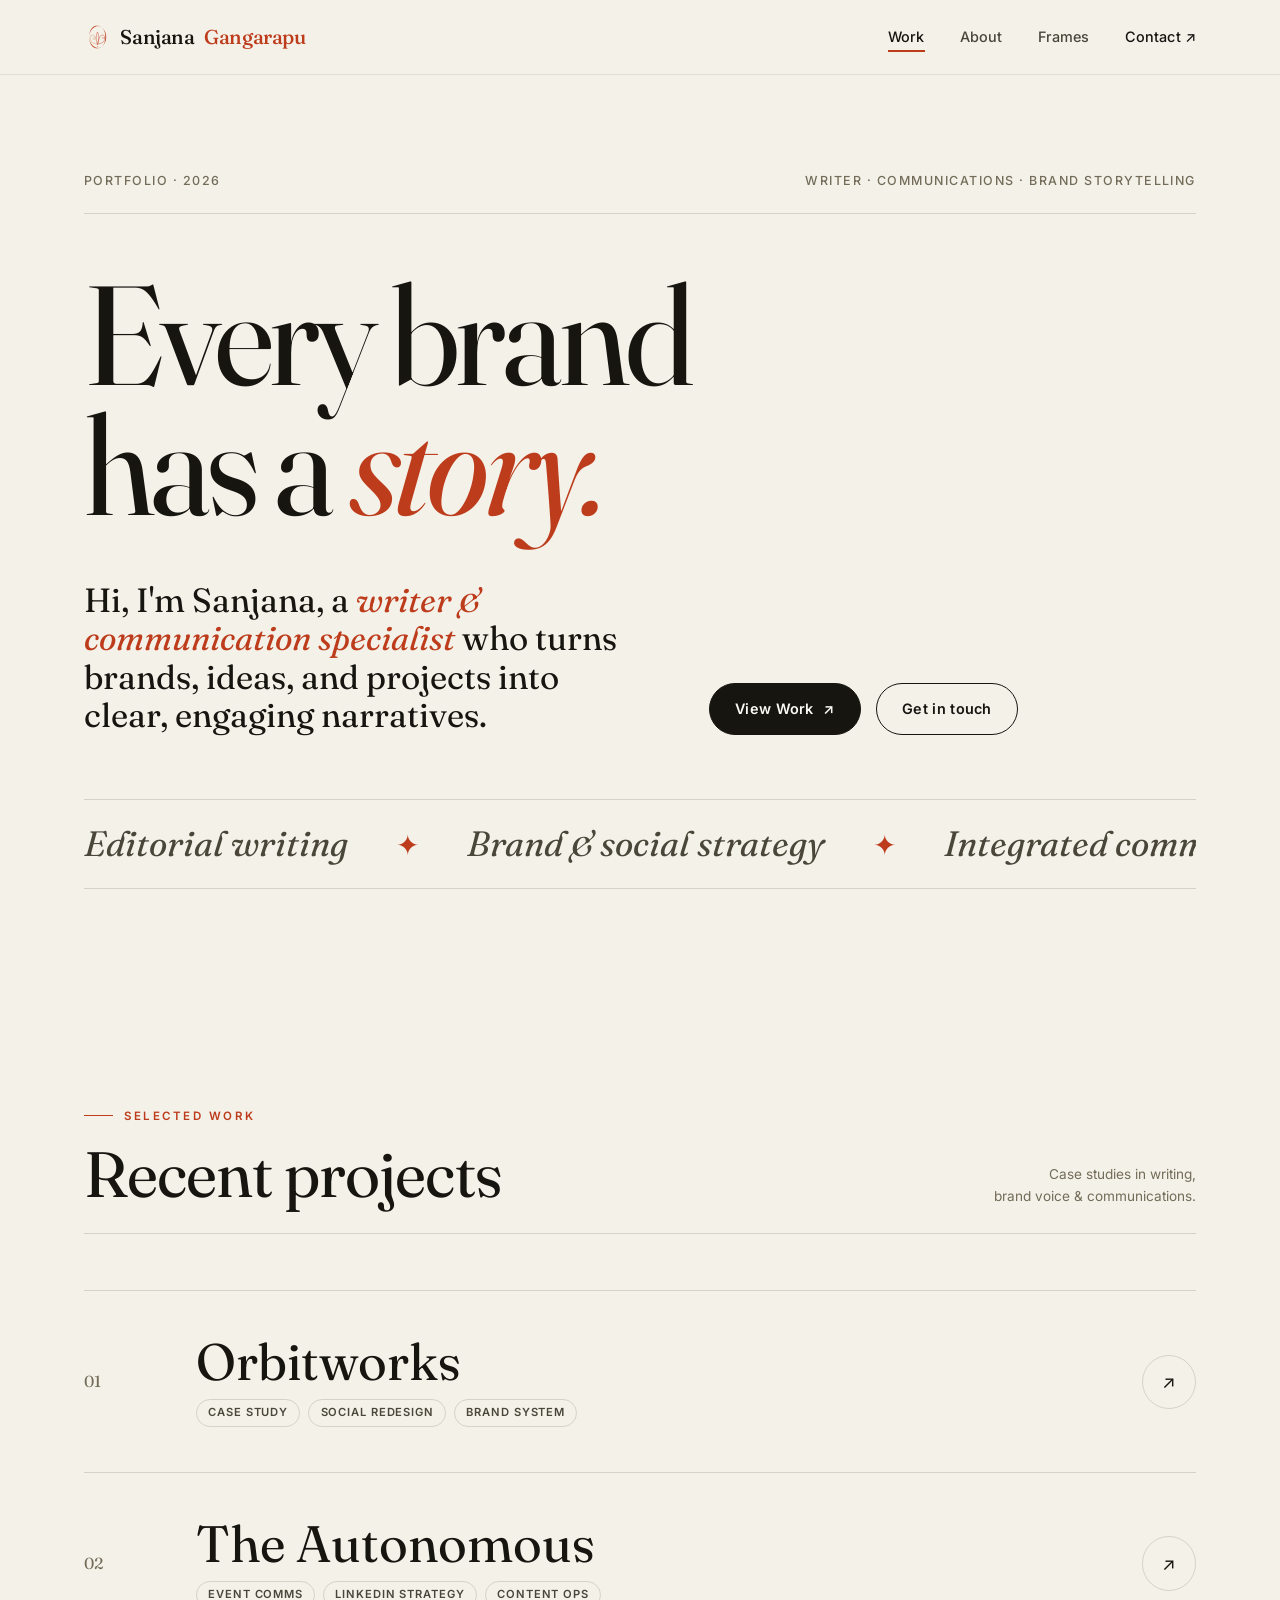
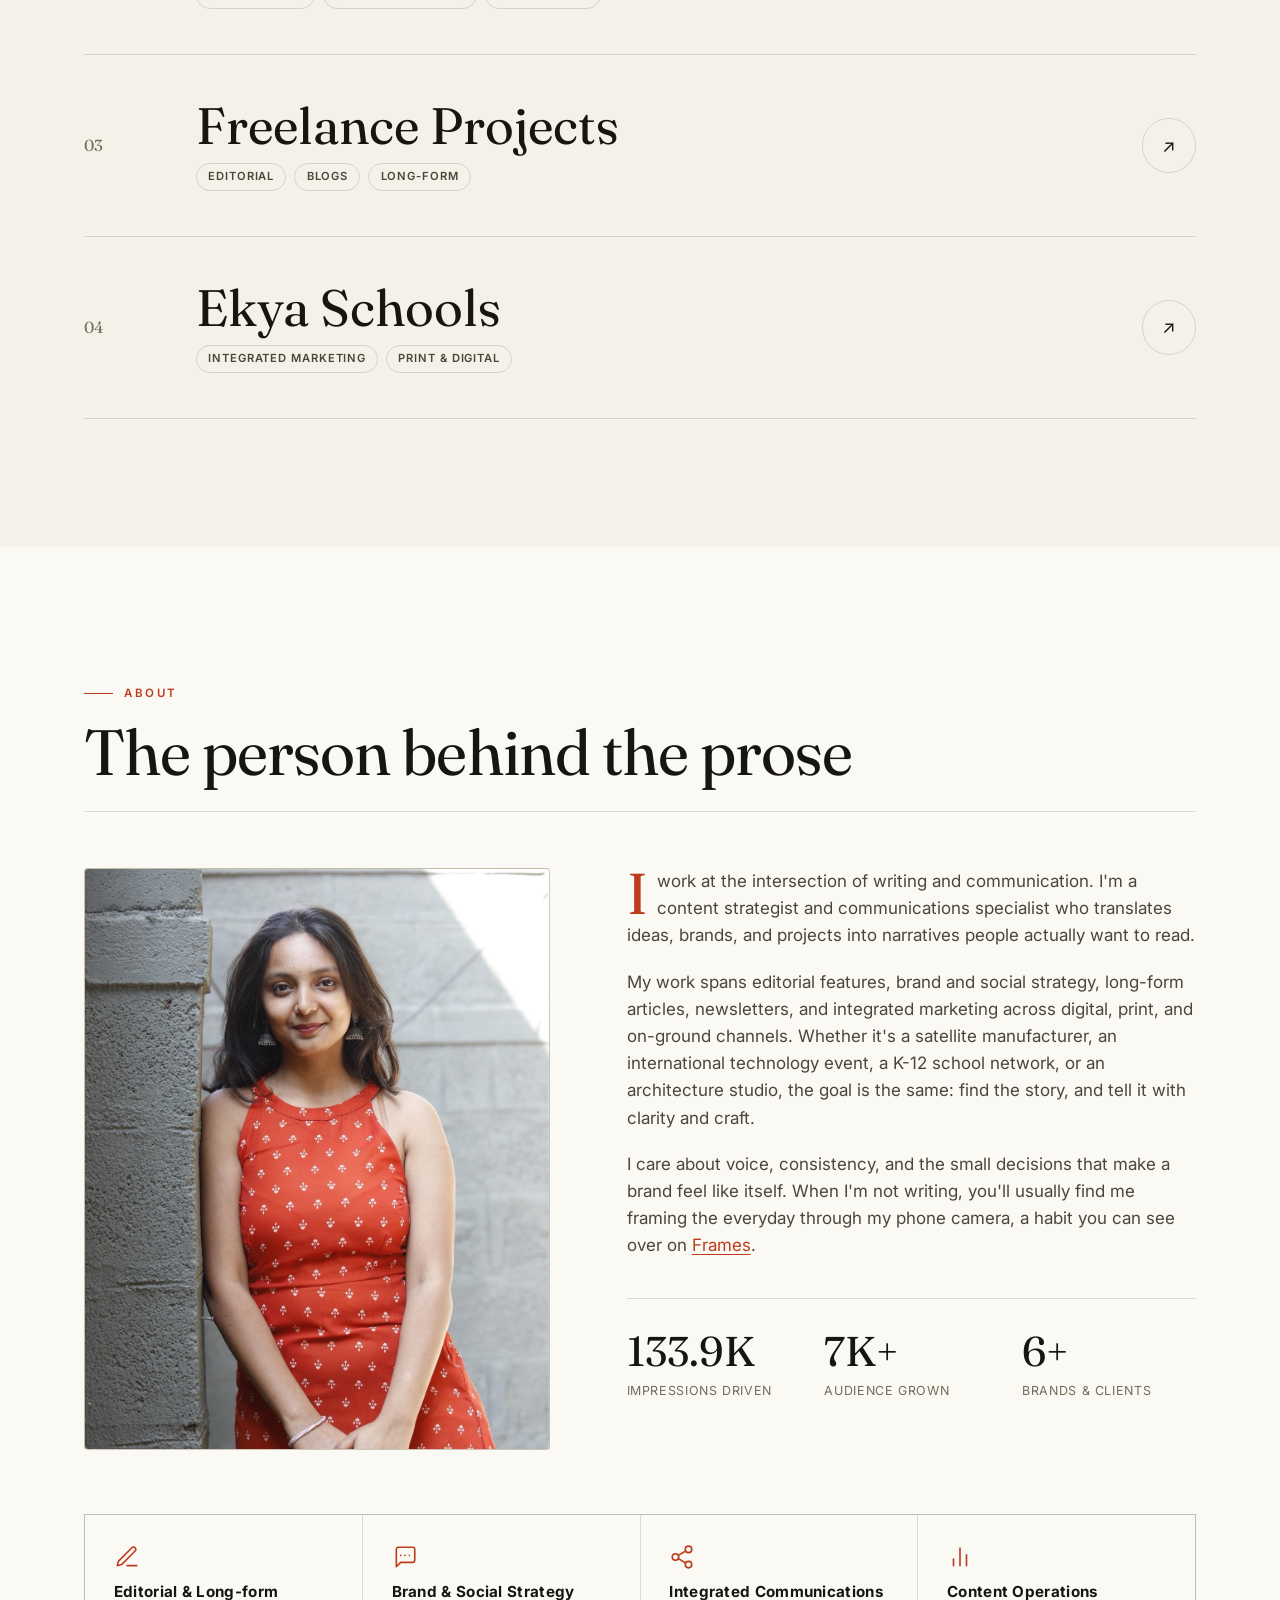
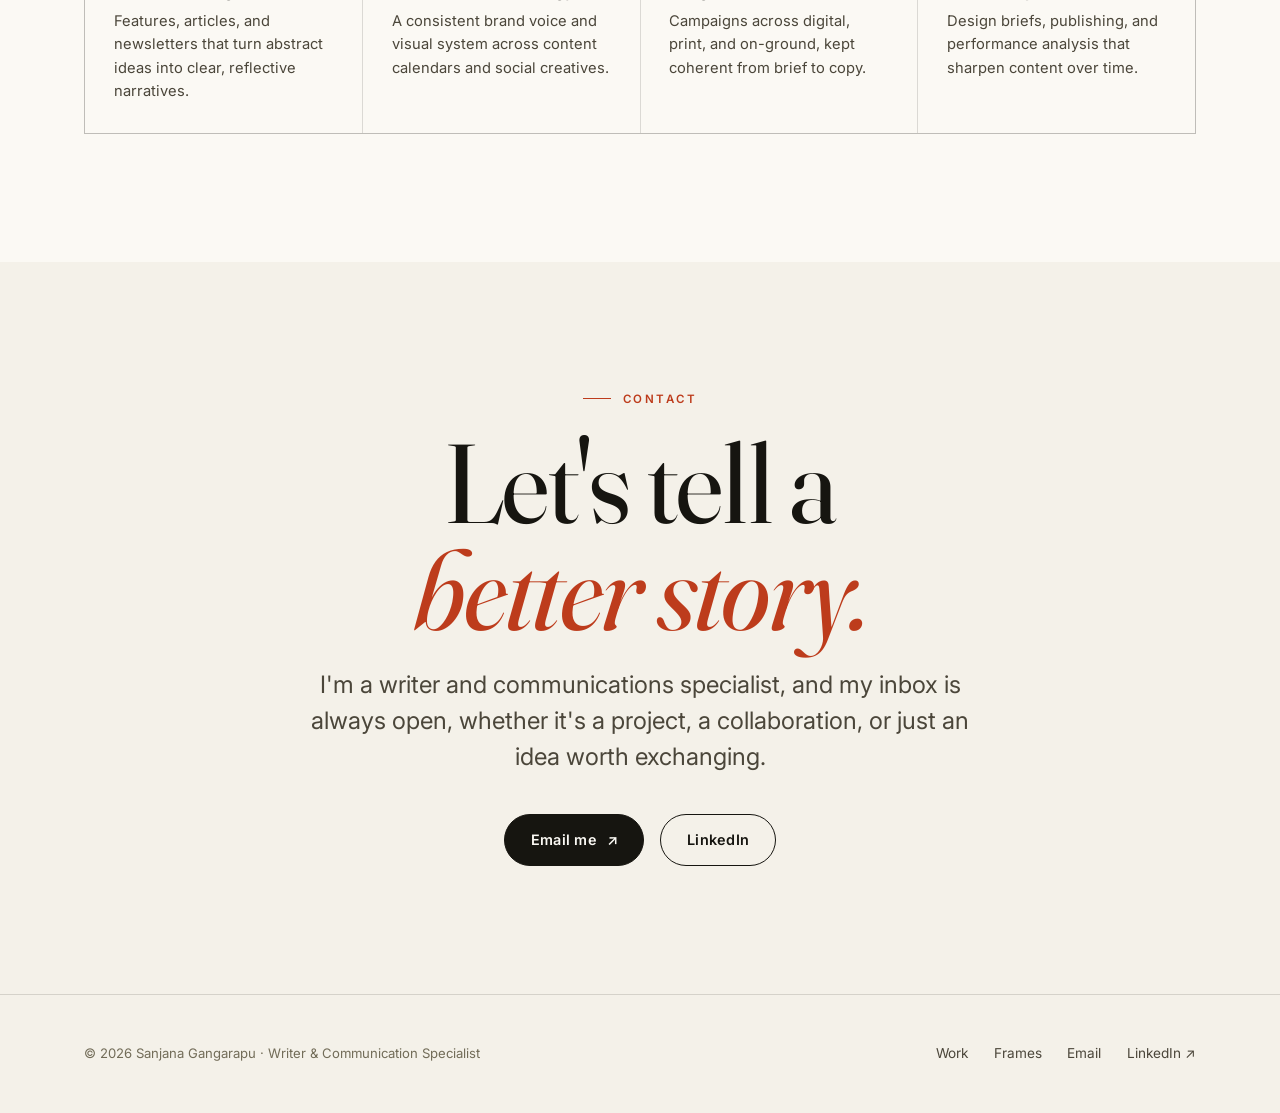
==== index.html @ f360f9e8 "Design/a11y pass (Impeccable audit): fix objective issues - Darken muted text token (--ink-faint) to" ====
<!DOCTYPE html>
<html lang="en">
<head>
  <meta charset="UTF-8" />
  <meta name="viewport" content="width=device-width, initial-scale=1.0" />
  <title>Sanjana Gangarapu · Writer &amp; Communication Specialist</title>
  <meta name="description" content="Sanjana Gangarapu is a writer and communication specialist who turns brands, ideas, and projects into clear, engaging narratives across editorial, social, and integrated marketing." />
  <link rel="canonical" href="https://sanjanagangarapu.com/" />
  <meta property="og:type" content="website" />
  <meta property="og:site_name" content="Sanjana Gangarapu" />
  <meta property="og:title" content="Sanjana Gangarapu · Writer &amp; Communication Specialist" />
  <meta property="og:description" content="Sanjana Gangarapu is a writer and communication specialist who turns brands, ideas, and projects into clear, engaging narratives across editorial, social, and integrated marketing." />
  <meta property="og:url" content="https://sanjanagangarapu.com/" />
  <meta property="og:image" content="https://sanjanagangarapu.com/assets/og-cover.jpg" />
  <meta property="og:image:width" content="1200" />
  <meta property="og:image:height" content="630" />
  <meta name="twitter:card" content="summary_large_image" />
  <meta name="twitter:title" content="Sanjana Gangarapu · Writer &amp; Communication Specialist" />
  <meta name="twitter:description" content="Sanjana Gangarapu is a writer and communication specialist who turns brands, ideas, and projects into clear, engaging narratives across editorial, social, and integrated marketing." />
  <meta name="twitter:image" content="https://sanjanagangarapu.com/assets/og-cover.jpg" />
  <meta name="author" content="Sanjana Gangarapu" />
  <link rel="preconnect" href="https://fonts.googleapis.com" />
  <link rel="preconnect" href="https://fonts.gstatic.com" crossorigin />
  <link href="https://fonts.googleapis.com/css2?family=Fraunces:ital,opsz,wght@0,9..144,300..600;1,9..144,300..600&family=Inter:wght@400;500;600;700&display=swap" rel="stylesheet" />
  <link rel="icon" type="image/png" sizes="32x32" href="/favicon-32.png" />
  <link rel="icon" type="image/png" sizes="16x16" href="/favicon-16.png" />
  <link rel="apple-touch-icon" sizes="180x180" href="/apple-touch-icon.png" />
  <link rel="stylesheet" href="css/style.css" />
</head>
<body>

  <!-- ============ Header ============ -->
  <header class="site-header">
    <nav class="nav wrap" aria-label="Primary">
      <a href="index.html" class="brand"><img class="brand-mark" src="assets/logo.svg" alt="" aria-hidden="true" />Sanjana <b>Gangarapu</b></a>
      <button class="nav-toggle" aria-label="Menu" aria-expanded="false"><span></span><span></span></button>
      <ul class="nav-links">
        <li><a href="index.html#work" class="active">Work</a></li>
        <li><a href="index.html#about">About</a></li>
        <li><a href="frames.html">Frames</a></li>
        <li><a href="index.html#contact" class="nav-cta">Contact&nbsp;↗</a></li>
      </ul>
    </nav>
  </header>

  <main>
    <!-- ============ Hero ============ -->
    <section class="hero wrap">
      <div class="kicker">
        <span>Portfolio · 2026</span>
        <span>Writer · Communications · Brand Storytelling</span>
      </div>

      <h1 class="hero-title">Every brand<br />has a <span class="em">story.</span></h1>

      <div class="hero-sub">
        <p class="role" data-reveal>
          Hi, I'm Sanjana, a <em>writer &amp; communication specialist</em> who turns
          brands, ideas, and projects into clear, engaging narratives.
        </p>
        <div data-reveal>
          <div class="hero-actions">
            <a href="index.html#work" class="btn">View Work <span class="arrow">↗</span></a>
            <a href="index.html#contact" class="btn btn--ghost">Get in touch</a>
          </div>
        </div>
      </div>

      <div class="marquee" aria-hidden="true">
        <div class="marquee-track">
          <span>Editorial writing</span><span>Brand &amp; social strategy</span><span>Integrated communications</span><span>Long-form storytelling</span>
          <span>Editorial writing</span><span>Brand &amp; social strategy</span><span>Integrated communications</span><span>Long-form storytelling</span>
        </div>
      </div>
    </section>

    <!-- ============ Selected Work ============ -->
    <section class="section wrap" id="work">
      <div class="section-head">
        <div>
          <span class="eyebrow">Selected Work</span>
          <h2 style="margin-top:1rem;">Recent projects</h2>
        </div>
        <p class="meta">Case studies in writing,<br />brand voice &amp; communications.</p>
      </div>

      <div class="work-list">
        <a class="work-item" href="work/orbitworks.html" data-reveal>
          <span class="num">01</span>
          <span>
            <span class="title">Orbitworks</span>
            <span class="tags"><span class="tag">Case Study</span><span class="tag">Social Redesign</span><span class="tag">Brand System</span></span>
          </span>
          <span class="go" aria-hidden="true">↗</span>
        </a>

        <a class="work-item" href="work/the-autonomous.html" data-reveal>
          <span class="num">02</span>
          <span>
            <span class="title">The Autonomous</span>
            <span class="tags"><span class="tag">Event Comms</span><span class="tag">LinkedIn Strategy</span><span class="tag">Content Ops</span></span>
          </span>
          <span class="go" aria-hidden="true">↗</span>
        </a>

        <a class="work-item" href="work/freelance-projects.html" data-reveal>
          <span class="num">03</span>
          <span>
            <span class="title">Freelance Projects</span>
            <span class="tags"><span class="tag">Editorial</span><span class="tag">Blogs</span><span class="tag">Long-form</span></span>
          </span>
          <span class="go" aria-hidden="true">↗</span>
        </a>

        <a class="work-item" href="work/ekya-schools.html" data-reveal>
          <span class="num">04</span>
          <span>
            <span class="title">Ekya Schools</span>
            <span class="tags"><span class="tag">Integrated Marketing</span><span class="tag">Print &amp; Digital</span></span>
          </span>
          <span class="go" aria-hidden="true">↗</span>
        </a>
      </div>
    </section>

    <!-- ============ About ============ -->
    <section class="section about" id="about">
      <div class="wrap">
        <div class="section-head">
          <div>
            <span class="eyebrow">About</span>
            <h2 style="margin-top:1rem;">The person behind the prose</h2>
          </div>
        </div>

        <div class="about-grid">
          <div class="about-portrait" data-reveal>
            <img src="assets/images/portrait.jpg" alt="Portrait of Sanjana Gangarapu" />
          </div>

          <div class="about-body" data-reveal>
            <p>
              <span class="drop">I</span> work at the intersection of writing and communication. I'm a content strategist and communications specialist who translates ideas, brands, and
              projects into narratives people actually want to read.
            </p>
            <p>
              My work spans editorial features, brand and social strategy, long-form articles,
              newsletters, and integrated marketing across digital, print, and on-ground channels.
              Whether it's a satellite manufacturer, an international technology event, a K-12 school
              network, or an architecture studio, the goal is the same: find the story, and tell it
              with clarity and craft.
            </p>
            <p>
              I care about voice, consistency, and the small decisions that make a brand feel like
              itself. When I'm not writing, you'll usually find me framing the everyday through my
              phone camera, a habit you can see over on <a href="frames.html" class="prose" style="color:var(--accent);text-decoration:underline;text-underline-offset:3px;">Frames</a>.
            </p>

            <div class="stats">
              <div class="stat"><div class="n">133.9K</div><div class="l">Impressions driven</div></div>
              <div class="stat"><div class="n">7K+</div><div class="l">Audience grown</div></div>
              <div class="stat"><div class="n">6+</div><div class="l">Brands &amp; clients</div></div>
            </div>
          </div>
        </div>

        <!-- Capabilities -->
        <div class="caps" data-reveal>
          <div class="cap">
            <span class="i" aria-hidden="true">
              <svg viewBox="0 0 24 24" fill="none" stroke="currentColor" stroke-width="1.5" stroke-linecap="round" stroke-linejoin="round">
                <path d="M12 20h9"/>
                <path d="M16.5 3.5a2.121 2.121 0 0 1 3 3L7 19l-4 1 1-4 12.5-12.5z"/>
              </svg>
            </span>
            <h3>Editorial &amp; Long-form</h3>
            <p>Features, articles, and newsletters that turn abstract ideas into clear, reflective narratives.</p>
          </div>
          <div class="cap">
            <span class="i" aria-hidden="true">
              <svg viewBox="0 0 24 24" fill="none" stroke="currentColor" stroke-width="1.5" stroke-linecap="round" stroke-linejoin="round">
                <path d="M21 15a2 2 0 0 1-2 2H8l-4 4V5a2 2 0 0 1 2-2h13a2 2 0 0 1 2 2z"/>
                <line x1="8" y1="10.5" x2="8" y2="10.5"/>
                <line x1="12" y1="10.5" x2="12" y2="10.5"/>
                <line x1="16" y1="10.5" x2="16" y2="10.5"/>
              </svg>
            </span>
            <h3>Brand &amp; Social Strategy</h3>
            <p>A consistent brand voice and visual system across content calendars and social creatives.</p>
          </div>
          <div class="cap">
            <span class="i" aria-hidden="true">
              <svg viewBox="0 0 24 24" fill="none" stroke="currentColor" stroke-width="1.5" stroke-linecap="round" stroke-linejoin="round">
                <circle cx="18" cy="5" r="3"/>
                <circle cx="6" cy="12" r="3"/>
                <circle cx="18" cy="19" r="3"/>
                <line x1="8.59" y1="13.51" x2="15.42" y2="17.49"/>
                <line x1="15.41" y1="6.51" x2="8.59" y2="10.49"/>
              </svg>
            </span>
            <h3>Integrated Communications</h3>
            <p>Campaigns across digital, print, and on-ground, kept coherent from brief to copy.</p>
          </div>
          <div class="cap">
            <span class="i" aria-hidden="true">
              <svg viewBox="0 0 24 24" fill="none" stroke="currentColor" stroke-width="1.5" stroke-linecap="round" stroke-linejoin="round">
                <line x1="6" y1="20" x2="6" y2="14"/>
                <line x1="12" y1="20" x2="12" y2="4"/>
                <line x1="18" y1="20" x2="18" y2="10"/>
              </svg>
            </span>
            <h3>Content Operations</h3>
            <p>Design briefs, publishing, and performance analysis that sharpen content over time.</p>
          </div>
        </div>
      </div>
    </section>

    <!-- ============ Contact ============ -->
    <section class="section contact wrap" id="contact">
      <span class="eyebrow" style="justify-content:center;display:flex;">Contact</span>
      <h2 style="margin-top:1.4rem;">Let's tell a<br /><em>better story.</em></h2>
      <p class="lead">
        I'm a writer and communications specialist, and my inbox is always open, whether it's a
        project, a collaboration, or just an idea worth exchanging.
      </p>
      <div class="contact-actions">
        <a href="mailto:sanjanasgangarapu@gmail.com" class="btn">Email me <span class="arrow">↗</span></a>
        <a href="https://www.linkedin.com/in/sanjana-gangarapu/" target="_blank" rel="noopener" class="btn btn--ghost">LinkedIn</a>
      </div>
    </section>
  </main>

  <!-- ============ Footer ============ -->
  <footer class="site-footer">
    <div class="wrap footer-inner">
      <span class="credit">© <span data-year>2026</span> Sanjana Gangarapu · Writer &amp; Communication Specialist</span>
      <div class="footer-links">
        <a href="index.html#work">Work</a>
        <a href="frames.html">Frames</a>
        <a href="mailto:sanjanasgangarapu@gmail.com">Email</a>
        <a href="https://www.linkedin.com/in/sanjana-gangarapu/" target="_blank" rel="noopener">LinkedIn ↗</a>
      </div>
    </div>
  </footer>

  <script src="js/main.js"></script>
</body>
</html>
---- css/style.css ----
/* ============================================================
   Sanjana Gangarapu — Portfolio
   Editorial / magazine redesign · plain HTML/CSS/JS
   ============================================================ */

/* ---------- Design tokens ---------- */
:root {
  /* Palette */
  --paper:      #f4f1e9;
  --paper-2:    #fbf9f4;
  --card:       #ffffff;
  --ink:        #161510;
  --ink-soft:   #4b463a;
  --ink-faint:  #726c58;
  --line:       rgba(22, 21, 16, 0.14);
  --line-soft:  rgba(22, 21, 16, 0.08);
  --accent:     #bd3c1c;   /* burnt sienna */
  --accent-2:   #93301a;

  /* Type */
  --serif: "Fraunces", Georgia, "Times New Roman", serif;
  --sans:  "Inter", -apple-system, BlinkMacSystemFont, "Segoe UI", sans-serif;

  /* Rhythm */
  --maxw: 1240px;
  --gutter: clamp(1.25rem, 5vw, 4.5rem);
  --section-y: clamp(4.5rem, 10vw, 9rem);
}

/* ---------- Reset ---------- */
*, *::before, *::after { box-sizing: border-box; }
* { margin: 0; padding: 0; }
html { scroll-behavior: smooth; -webkit-text-size-adjust: 100%; }
body {
  font-family: var(--sans);
  background: var(--paper);
  color: var(--ink);
  line-height: 1.6;
  font-size: 1.0625rem;
  -webkit-font-smoothing: antialiased;
  text-rendering: optimizeLegibility;
  overflow-x: hidden;
}
img { max-width: 100%; display: block; }
a { color: inherit; text-decoration: none; }
ul { list-style: none; }
::selection { background: var(--accent); color: var(--paper-2); }

/* ---------- Layout helpers ---------- */
.wrap { max-width: var(--maxw); margin-inline: auto; padding-inline: var(--gutter); }
.section { padding-block: var(--section-y); }

.eyebrow {
  font-family: var(--sans);
  font-size: 0.72rem;
  font-weight: 600;
  letter-spacing: 0.22em;
  text-transform: uppercase;
  color: var(--accent);
  display: inline-flex;
  align-items: center;
  gap: 0.7rem;
}
.eyebrow::before {
  content: "";
  width: 1.8rem;
  height: 1px;
  background: var(--accent);
  display: inline-block;
}

h1, h2, h3, h4 { font-family: var(--serif); font-weight: 400; line-height: 1.04; letter-spacing: -0.015em; }
.serif { font-family: var(--serif); }
.lead { font-size: clamp(1.15rem, 2.4vw, 1.5rem); line-height: 1.5; color: var(--ink-soft); }

/* ---------- Buttons ---------- */
.btn {
  display: inline-flex;
  align-items: center;
  gap: 0.6rem;
  font-family: var(--sans);
  font-size: 0.9rem;
  font-weight: 600;
  letter-spacing: 0.02em;
  padding: 0.85rem 1.6rem;
  border: 1px solid var(--ink);
  border-radius: 100px;
  background: var(--ink);
  color: var(--paper-2);
  cursor: pointer;
  transition: transform 0.25s ease, background 0.25s ease, color 0.25s ease;
}
.btn:hover { background: var(--accent); border-color: var(--accent); transform: translateY(-2px); }
.btn--ghost { background: transparent; color: var(--ink); }
.btn--ghost:hover { background: var(--ink); color: var(--paper-2); border-color: var(--ink); }
.btn .arrow { transition: transform 0.25s ease; }
.btn:hover .arrow { transform: translate(3px, -3px); }

/* ---------- Header / nav ---------- */
.site-header {
  position: sticky;
  top: 0;
  z-index: 100;
  background: var(--paper); /* solid fallback for browsers without color-mix */
  background: color-mix(in srgb, var(--paper) 90%, transparent);
  -webkit-backdrop-filter: blur(10px);
  backdrop-filter: blur(10px);
  border-bottom: 1px solid var(--line-soft);
}
.nav {
  display: flex;
  align-items: center;
  justify-content: space-between;
  height: 74px;
}
.brand {
  display: inline-flex;
  align-items: center;
  gap: 0.6rem;
  font-family: var(--serif);
  font-size: 1.25rem;
  font-weight: 500;
  letter-spacing: -0.02em;
}
.brand b { color: var(--accent); font-weight: 500; }
.brand-mark { height: 34px; width: auto; display: block; flex: none; }
@media (max-width: 860px) {
  .brand { gap: 0.5rem; }
  .brand-mark { height: 28px; }
}
.nav-links { display: flex; align-items: center; gap: 2.2rem; }
.nav-links a {
  font-size: 0.9rem;
  font-weight: 500;
  letter-spacing: 0.01em;
  position: relative;
  padding-block: 0.4rem;
  color: var(--ink-soft);
  transition: color 0.2s ease;
}
.nav-links a::after {
  content: "";
  position: absolute;
  left: 0; bottom: 0;
  width: 100%; height: 1.5px;
  background: var(--accent);
  transform: scaleX(0); transform-origin: left;
  transition: transform 0.28s ease;
}
.nav-links a:hover, .nav-links a.active { color: var(--ink); }
.nav-links a:hover::after, .nav-links a.active::after { transform: scaleX(1); }
.nav-cta { color: var(--ink) !important; font-weight: 600; }

.nav-toggle {
  display: none;
  background: none;
  border: 0;
  width: 40px; height: 40px;
  cursor: pointer;
  position: relative;
}
.nav-toggle span {
  position: absolute;
  left: 8px; right: 8px;
  height: 1.6px;
  background: var(--ink);
  transition: transform 0.3s ease, opacity 0.3s ease;
}
.nav-toggle span:nth-child(1) { top: 15px; }
.nav-toggle span:nth-child(2) { bottom: 15px; }
body.nav-open .nav-toggle span:nth-child(1) { transform: translateY(4px) rotate(45deg); }
body.nav-open .nav-toggle span:nth-child(2) { transform: translateY(-4px) rotate(-45deg); }

/* ---------- Hero ---------- */
.hero { padding-top: clamp(3rem, 8vw, 6rem); padding-bottom: clamp(3rem, 7vw, 5rem); position: relative; }
.hero .kicker {
  display: flex; align-items: center; justify-content: space-between;
  flex-wrap: wrap; gap: 1rem;
  border-bottom: 1px solid var(--line);
  padding-bottom: 1.4rem; margin-bottom: clamp(2rem, 5vw, 3.5rem);
  font-size: 0.78rem; font-weight: 500; letter-spacing: 0.12em; text-transform: uppercase; color: var(--ink-faint);
}
.hero-title {
  font-size: clamp(3rem, 11vw, 9.5rem);
  line-height: 0.92;
  letter-spacing: -0.03em;
}
.hero-title .em { font-style: italic; color: var(--accent); }
.hero-sub {
  display: grid;
  grid-template-columns: 1.15fr 1fr;
  gap: clamp(1.5rem, 5vw, 4rem);
  align-items: end;
  margin-top: clamp(2rem, 5vw, 3.2rem);
}
.hero-sub .role {
  font-family: var(--serif);
  font-size: clamp(1.4rem, 3vw, 2.1rem);
  line-height: 1.15;
}
.hero-sub .role em { color: var(--accent); }
.hero-actions { display: flex; gap: 0.9rem; flex-wrap: wrap; margin-top: 0.4rem; }

/* Marquee strip */
.marquee {
  border-block: 1px solid var(--line);
  overflow: hidden;
  padding-block: 1rem;
  margin-top: clamp(2.5rem, 6vw, 4rem);
}
.marquee-track {
  display: flex; gap: 3rem; white-space: nowrap;
  width: max-content;
  animation: scroll-x 34s linear infinite;
  font-family: var(--serif);
  font-size: clamp(1.4rem, 3vw, 2.2rem);
  font-style: italic;
  color: var(--ink-soft);
}
.marquee-track span { display: inline-flex; align-items: center; gap: 3rem; }
.marquee-track span::after { content: "✦"; color: var(--accent); font-style: normal; font-size: 0.8em; }
@keyframes scroll-x { to { transform: translateX(-50%); } }

/* ---------- Section head ---------- */
.section-head {
  display: flex; align-items: flex-end; justify-content: space-between;
  gap: 2rem; flex-wrap: wrap;
  padding-bottom: 1.6rem; margin-bottom: clamp(2rem, 5vw, 3.5rem);
  border-bottom: 1px solid var(--line);
}
.section-head h2 { font-size: clamp(2.2rem, 5.5vw, 4rem); }
.section-head .meta { font-size: 0.85rem; color: var(--ink-faint); text-align: right; }

/* ---------- Work index ---------- */
.work-list { display: grid; }
.work-item {
  display: grid;
  grid-template-columns: 4rem 1fr auto;
  gap: clamp(1rem, 4vw, 3rem);
  align-items: center;
  padding-block: clamp(1.8rem, 4vw, 2.8rem);
  border-bottom: 1px solid var(--line);
  position: relative;
  transition: padding-inline 0.35s ease;
}
.work-item:first-child { border-top: 1px solid var(--line); }
.work-item:hover { padding-inline: 1.2rem; }
.work-item .num { font-family: var(--serif); font-size: 1rem; color: var(--ink-faint); }
.work-item .title {
  font-family: var(--serif);
  font-size: clamp(1.7rem, 4.5vw, 3.2rem);
  line-height: 1.02;
  transition: color 0.25s ease;
}
.work-item:hover .title { color: var(--accent); }
.work-item .tags { display: flex; gap: 0.5rem; flex-wrap: wrap; margin-top: 0.7rem; }
.tag {
  font-family: var(--sans);
  font-size: 0.7rem; font-weight: 600; letter-spacing: 0.08em; text-transform: uppercase;
  color: var(--ink-soft);
  border: 1px solid var(--line);
  border-radius: 100px;
  padding: 0.25rem 0.7rem;
}
.work-item .go {
  width: 3.4rem; height: 3.4rem;
  border: 1px solid var(--line);
  border-radius: 50%;
  display: grid; place-items: center;
  font-size: 1.1rem;
  transition: background 0.25s ease, color 0.25s ease, transform 0.25s ease;
  flex-shrink: 0;
}
.work-item:hover .go { background: var(--accent); color: var(--paper-2); border-color: var(--accent); transform: rotate(45deg); }

/* ---------- About ---------- */
.about { background: var(--paper-2); }
.about-grid {
  display: grid;
  grid-template-columns: 0.9fr 1.1fr;
  gap: clamp(2rem, 6vw, 5rem);
  align-items: start;
}
.about-portrait {
  aspect-ratio: 4 / 5;
  background: linear-gradient(135deg, #ece6d8 0%, #ddd3bf 100%);
  border-radius: 4px;
  position: relative;
  overflow: hidden;
  border: 1px solid var(--line);
}
.about-portrait img { width: 100%; height: 100%; object-fit: cover; }
.about-body h2 { font-size: clamp(1.9rem, 4.5vw, 3rem); margin-bottom: 1.4rem; }
.about-body p { color: var(--ink-soft); margin-bottom: 1.2rem; max-width: 54ch; }
.about-body p .drop {
  float: left;
  font-family: var(--serif);
  font-size: 3.6rem;
  line-height: 0.72;
  padding: 0.3rem 0.6rem 0 0;
  color: var(--accent);
}
.stats { display: grid; grid-template-columns: repeat(3, 1fr); gap: 1.5rem; margin-top: 2.4rem; border-top: 1px solid var(--line); padding-top: 2rem; }
.stat .n { font-family: var(--serif); font-size: clamp(1.8rem, 4vw, 2.6rem); line-height: 1; color: var(--ink); }
.stat .l { font-size: 0.78rem; letter-spacing: 0.05em; text-transform: uppercase; color: var(--ink-faint); margin-top: 0.5rem; }

/* Capabilities */
.caps { display: grid; grid-template-columns: repeat(auto-fit, minmax(230px, 1fr)); gap: 1px; background: var(--line); border: 1px solid var(--line); margin-top: clamp(2.5rem,6vw,4rem); }
.cap { background: var(--paper-2); padding: 1.8rem; }
.cap h3 { font-family: var(--sans); font-weight: 700; font-size: 0.95rem; letter-spacing: 0.02em; margin-bottom: 0.6rem; }
.cap p { font-size: 0.92rem; color: var(--ink-soft); }
.cap .i { color: var(--accent); display: block; margin-bottom: 0.9rem; line-height: 0; }
.cap .i svg { width: 26px; height: 26px; transition: transform 0.35s ease; }
.cap .i svg > * { stroke-dasharray: 90; stroke-dashoffset: 0; }
/* draw the line-art in (staggered) when the block scrolls into view */
.caps.in .cap .i svg > * { animation: iconDraw 0.9s ease both; }
.caps.in .cap:nth-child(2) .i svg > * { animation-delay: 0.08s; }
.caps.in .cap:nth-child(3) .i svg > * { animation-delay: 0.16s; }
.caps.in .cap:nth-child(4) .i svg > * { animation-delay: 0.24s; }
/* redraw + gentle lift on hover */
.cap:hover .i svg { transform: translateY(-3px); }
.cap:hover .i svg > * { animation: iconDraw 0.85s ease; }
@keyframes iconDraw { from { stroke-dashoffset: 90; } to { stroke-dashoffset: 0; } }

/* ---------- Contact ---------- */
.contact { text-align: center; }
.contact h2 { font-size: clamp(2.6rem, 9vw, 7rem); line-height: 0.95; margin-bottom: 1.5rem; }
.contact h2 em { color: var(--accent); }
.contact .lead { max-width: 46ch; margin-inline: auto; margin-bottom: 2.4rem; }
.contact-actions { display: flex; gap: 1rem; justify-content: center; flex-wrap: wrap; }

/* ---------- Footer ---------- */
.site-footer { border-top: 1px solid var(--line); padding-block: 3rem; }
.footer-inner { display: flex; justify-content: space-between; align-items: center; gap: 1.5rem; flex-wrap: wrap; }
.footer-inner .credit { font-size: 0.82rem; color: var(--ink-faint); }
.footer-links { display: flex; gap: 1.6rem; }
.footer-links a { font-size: 0.85rem; color: var(--ink-soft); transition: color 0.2s; }
.footer-links a:hover { color: var(--accent); }

/* ============================================================
   Project detail pages
   ============================================================ */
.article-hero { padding-top: clamp(2.5rem, 6vw, 4.5rem); padding-bottom: clamp(2rem, 5vw, 3.5rem); border-bottom: 1px solid var(--line); }
.back-link { font-size: 0.85rem; font-weight: 600; color: var(--ink-soft); display: flex; width: fit-content; gap: 0.5rem; align-items: center; margin-bottom: 1.5rem; }
.back-link:hover { color: var(--accent); }
.article-hero h1 { font-size: clamp(2.6rem, 8vw, 6rem); margin-block: 0.8rem 1.4rem; }
.article-hero h1 em { color: var(--accent); }
.article-meta { display: flex; gap: 2.5rem; flex-wrap: wrap; margin-top: 1.8rem; }
.article-meta .item .k { font-size: 0.72rem; letter-spacing: 0.12em; text-transform: uppercase; color: var(--ink-faint); }
.article-meta .item .v { font-family: var(--serif); font-size: 1.05rem; margin-top: 0.3rem; }

.prose { max-width: 720px; margin-inline: auto; }
.prose h2 { font-size: clamp(1.7rem, 4vw, 2.6rem); margin-top: 3rem; margin-bottom: 1.1rem; }
.prose h3 { font-family: var(--serif); font-size: 1.5rem; margin-top: 2.2rem; margin-bottom: 0.8rem; }
.prose p { color: var(--ink-soft); margin-bottom: 1.3rem; font-size: 1.1rem; }
.prose p .drop { float: left; font-family: var(--serif); font-size: 3.4rem; line-height: 0.72; padding: 0.3rem 0.5rem 0 0; color: var(--accent); }
.prose a.inline { color: var(--accent); text-decoration: underline; text-underline-offset: 3px; }
.prose ul.bullets { margin: 0 0 1.4rem 1.1rem; }
.prose ul.bullets li { position: relative; padding-left: 1.2rem; margin-bottom: 0.6rem; color: var(--ink-soft); }
.prose ul.bullets li::before { content: "→"; position: absolute; left: 0; color: var(--accent); }

/* Full-width figure */
.figure { margin: clamp(2.5rem, 6vw, 4rem) 0; }
.figure figcaption { font-size: 0.82rem; color: var(--ink-faint); margin-top: 0.8rem; text-align: center; letter-spacing: 0.02em; }
.figure.wide { max-width: var(--maxw); }


/* Two-up compare (kept compact and centred so creatives don't dominate) */
.compare { display: grid; grid-template-columns: 1fr 1fr; gap: 1.4rem; align-items: start; max-width: 620px; margin-inline: auto; }
.compare.three { grid-template-columns: repeat(3, 1fr); gap: 1rem; max-width: 820px; }
.compare img { width: 100%; height: auto; display: block; border: 1px solid var(--line); border-radius: 4px; background: var(--paper-2); }
.compare .lbl { margin-bottom: 0.5rem; }
.compare .lbl.step { color: var(--ink-soft); }
@media (max-width: 600px) {
  .compare, .compare.three { grid-template-columns: 1fr; max-width: 340px; gap: 1.6rem; }
}

/* Client logo strip */
.client-logos { display: flex; flex-wrap: wrap; align-items: center; gap: 0.9rem; margin: 2.5rem 0 0.5rem; }
.client-logos .chip {
  background: #fff; border: 1px solid var(--line); border-radius: 8px;
  width: 150px; height: 78px; padding: 0.7rem 1rem; display: grid; place-items: center;
}
.client-logos .chip img { max-height: 46px; max-width: 100%; width: auto; height: auto; object-fit: contain; display: block; }
@media (max-width: 520px) { .client-logos .chip { width: calc(50% - 0.45rem); } }

/* Client brandmark inside the article meta row (blends the logo into the page) */
.article-meta .v .brandmark { height: 26px; width: auto; display: block; margin-top: 0.1rem; }
.compare .lbl { font-size: 0.72rem; letter-spacing: 0.1em; text-transform: uppercase; font-weight: 700; color: var(--ink-faint); margin-bottom: 0.6rem; }
.compare .lbl.redesign { color: var(--accent); }

/* Grid gallery */
.gallery { display: grid; grid-template-columns: repeat(auto-fill, minmax(220px, 1fr)); gap: 1rem; }
.gallery.frames { grid-template-columns: repeat(auto-fill, minmax(260px, 1fr)); }
.gallery > img, .gallery .vid img { width: 100%; height: auto; display: block; border: 1px solid var(--line); border-radius: 4px; background: var(--paper-2); }
/* Centred carousel grid */
.gallery.carousel { grid-template-columns: repeat(3, 1fr); max-width: 860px; margin-inline: auto; }
.gallery.carousel.c4 { grid-template-columns: repeat(4, 1fr); max-width: 1040px; }
.gallery.carousel.c5 { grid-template-columns: repeat(5, 1fr); max-width: 1180px; }
@media (max-width: 900px) { .gallery.carousel.c4, .gallery.carousel.c5 { grid-template-columns: repeat(3, 1fr); max-width: 860px; } }
@media (max-width: 560px) { .gallery.carousel { gap: 0.5rem; } .gallery.carousel.c4, .gallery.carousel.c5 { grid-template-columns: repeat(2, 1fr); } }
/* Centred, fixed-column grids */
.gallery.videos { grid-template-columns: repeat(3, 1fr); max-width: 760px; margin-inline: auto; }
.gallery.g1 { grid-template-columns: 1fr; max-width: 430px; margin-inline: auto; }
.gallery.g2 { grid-template-columns: repeat(2, 1fr); max-width: 640px; margin-inline: auto; }
.gallery.g4 { grid-template-columns: repeat(4, 1fr); max-width: 920px; margin-inline: auto; }
@media (max-width: 640px) { .gallery.g4 { grid-template-columns: repeat(2, 1fr); } }
/* Centred label above a media group */
.media-label { text-align: center; font-family: var(--sans); font-weight: 700; font-size: 0.9rem; letter-spacing: 0.03em; color: var(--ink); margin: clamp(2.2rem, 5vw, 3.4rem) 0 1rem; }
.media-label + .figure, .media-label + figure { margin-top: 0; }
/* Even, uniform post grid (LinkedIn screenshots) */
.gallery.posts { grid-template-columns: repeat(3, 1fr); }
.gallery.posts > img { aspect-ratio: 3 / 4; object-fit: cover; object-position: top; }
@media (max-width: 760px) { .gallery.posts { grid-template-columns: repeat(2, 1fr); gap: 0.6rem; } }

/* Video thumbnail with play badge */
.vid { position: relative; display: block; }
.vid .play {
  position: absolute; left: 50%; top: 50%; transform: translate(-50%, -50%);
  width: 58px; height: 58px; border-radius: 50%;
  background: rgba(22, 21, 16, 0.55); color: #fff;
  display: grid; place-items: center; font-size: 1.2rem; padding-left: 3px;
  border: 1px solid rgba(255, 255, 255, 0.6); backdrop-filter: blur(2px);
  pointer-events: none; transition: background 0.25s ease, transform 0.25s ease;
}
.vid:hover .play { background: var(--accent); transform: translate(-50%, -50%) scale(1.08); }

/* Frames — photo series (masonry) */
.frames-series { margin-top: clamp(3rem, 7vw, 5rem); }
.frames-series:first-of-type { margin-top: 0; }
.series-head { display: flex; align-items: baseline; gap: 1rem; flex-wrap: wrap; margin-bottom: 1.6rem; padding-bottom: 1rem; border-bottom: 1px solid var(--line); }
.series-head .idx { font-family: var(--sans); font-size: 0.78rem; font-weight: 600; letter-spacing: 0.2em; color: var(--accent); }
.series-head h2 { font-size: clamp(1.7rem, 4.5vw, 3rem); font-style: italic; }
.series-head .count { margin-left: auto; font-size: 0.8rem; color: var(--ink-faint); letter-spacing: 0.04em; }
/* natural aspect ratios; landscapes span full width, portraits sit in the grid */
.frames-grid { display: grid; grid-template-columns: repeat(4, 1fr); gap: 0.9rem; align-items: start; }
.frames-grid img {
  width: 100%; height: auto; display: block; margin: 0;
  border-radius: 4px; border: 1px solid var(--line);
  transition: filter 0.3s ease, transform 0.3s ease;
}
/* grid tiles share a uniform ratio so each series reads as an even grid */
.frames-grid img:not(.wide) { aspect-ratio: 3 / 4; object-fit: cover; object-position: center; }
/* banners keep their natural, full-width proportions */
.frames-grid img.wide { grid-column: 1 / -1; aspect-ratio: auto; }
/* captioned tiles (book titles reveal on hover, so the photos still flow) */
.frames-grid .cap { position: relative; margin: 0; border-radius: 4px; overflow: hidden; border: 1px solid var(--line); }
.frames-grid .cap img { border: 0; border-radius: 0; }
.frames-grid .cap:hover img { transform: none; filter: none; }
.frames-grid .cap figcaption {
  position: absolute; left: 0; right: 0; bottom: 0;
  padding: 1.6rem 0.95rem 0.85rem;
  background: linear-gradient(to top, rgba(18,16,12,0.88), rgba(18,16,12,0));
  color: #f4f1e9; font-family: var(--serif); font-style: italic;
  font-size: 0.95rem; line-height: 1.25;
  opacity: 0; transform: translateY(8px);
  transition: opacity 0.35s ease, transform 0.35s ease; pointer-events: none;
}
.frames-grid .cap:hover figcaption, .frames-grid .cap:focus-within figcaption { opacity: 1; transform: none; }
@media (hover: none) { .frames-grid .cap figcaption { opacity: 1; transform: none; } }
.frames-grid img:hover { filter: brightness(1.04); transform: translateY(-3px); }
/* hover-reveal book captions (Held by the page) */
.frames-grid .cap { position: relative; margin: 0; overflow: hidden; border-radius: 4px; border: 1px solid var(--line); aspect-ratio: 3 / 4; }
.frames-grid .cap img { width: 100%; height: 100%; object-fit: cover; display: block; margin: 0; border: 0; border-radius: 0; }
.frames-grid .cap figcaption {
  position: absolute; left: 0; right: 0; bottom: 0; padding: 1.7rem 0.9rem 0.75rem;
  background: linear-gradient(to top, rgba(0,0,0,0.8), rgba(0,0,0,0));
  color: #fff; font-family: var(--serif); font-style: italic; font-size: 0.85rem; line-height: 1.3;
  pointer-events: none;  /* default (touch / no-hover): caption visible */
}
/* hover-capable devices: hide at rest, reveal on hover with a gentle zoom */
@media (hover: hover) {
  .frames-grid .cap figcaption { opacity: 0; transform: translateY(8px); transition: opacity 0.35s ease, transform 0.35s ease; }
  .frames-grid .cap:hover figcaption, .frames-grid .cap:focus-within figcaption { opacity: 1; transform: none; }
  .frames-grid .cap img { transition: transform 0.5s ease, filter 0.4s ease; }
  .frames-grid .cap:hover img { transform: scale(1.05); filter: brightness(0.78); }
}
@media (max-width: 900px) { .frames-grid { grid-template-columns: repeat(3, 1fr); } }
@media (max-width: 560px) { .frames-grid { grid-template-columns: repeat(2, 1fr); gap: 0.6rem; } }

/* Ekya digital: landing frame + reel */
.ekya-digital { display: flex; flex-direction: column; gap: 2.2rem; align-items: center; }
.ekya-shot { text-align: center; }
.ekya-shot figcaption { font-size: 0.8rem; color: var(--ink-faint); margin-top: 0.7rem; }
.ekya-frame { width: 340px; max-width: 82vw; height: 560px; overflow-y: auto; border: 1px solid var(--line); border-radius: 10px; box-shadow: 0 18px 40px -28px rgba(0,0,0,0.5); background: #fff; }
.ekya-frame img { width: 100%; display: block; }
.ekya-shot video { width: 320px; max-width: 82vw; border: 1px solid var(--line); border-radius: 10px; background: #000; display: block; box-shadow: 0 18px 40px -28px rgba(0,0,0,0.5); }
.ekya-sub { font-family: var(--sans); font-weight: 700; font-size: 0.95rem; letter-spacing: 0.02em; margin: 2rem 0 0.4rem; }

/* Saga magazine 4-up */
.saga-grid { display: grid; grid-template-columns: repeat(4, 1fr); gap: 0.8rem; }
.saga-grid img { width: 100%; height: auto; display: block; border: 1px solid var(--line); border-radius: 3px; box-shadow: 0 12px 28px -20px rgba(0,0,0,0.5); }
@media (max-width: 640px) { .saga-grid { grid-template-columns: repeat(2, 1fr); } }

/* metrics band on project page */
.metrics { display: grid; grid-template-columns: repeat(auto-fit, minmax(150px, 1fr)); gap: 1px; background: var(--line); border: 1px solid var(--line); margin: clamp(2rem,5vw,3rem) auto; }
.metric { background: var(--paper); padding: 1.6rem 1.4rem; text-align: center; }
.metric .n { font-family: var(--serif); font-size: clamp(1.8rem, 4vw, 2.6rem); color: var(--accent); line-height: 1; }
.metric .l { font-size: 0.74rem; letter-spacing: 0.06em; text-transform: uppercase; color: var(--ink-faint); margin-top: 0.6rem; }

/* Creative-strategy map (The Autonomous) */
.strategy-map { list-style: none; margin: clamp(1.6rem, 4vw, 2.6rem) 0 1.3rem; padding: 0; display: grid; grid-template-columns: repeat(5, minmax(0, 1fr)); gap: 0.9rem; }
.strategy-map .stage { position: relative; border: 1px solid var(--line); border-radius: 6px; background: var(--paper-2); padding: 1.4rem 1.15rem; }
.strategy-map .s-num { font-family: var(--serif); font-size: 1.15rem; line-height: 1; color: var(--accent); display: block; margin-bottom: 0.75rem; }
.strategy-map h3 { font-family: var(--sans); font-weight: 700; font-size: 0.95rem; letter-spacing: 0.01em; margin-bottom: 0.5rem; line-height: 1.25; }
.strategy-map p { font-size: 0.88rem; color: var(--ink-soft); line-height: 1.5; }
.strategy-map .stage:not(:last-child)::after { content: "\2192"; position: absolute; right: -0.72rem; top: 1.5rem; color: var(--accent); font-size: 0.9rem; z-index: 2; }
.strategy-loop { text-align: center; font-family: var(--serif); font-style: italic; font-size: clamp(1rem, 2.2vw, 1.2rem); color: var(--ink-soft); margin-top: 0.4rem; }
.strategy-loop span { color: var(--accent); font-style: normal; margin-right: 0.35rem; }
@media (max-width: 980px) {
  .strategy-map { grid-template-columns: repeat(2, 1fr); }
  .strategy-map .stage:not(:last-child)::after { display: none; }
}
/* phones: a sleek vertical timeline instead of stacked cards */
@media (max-width: 600px) {
  .strategy-map { grid-template-columns: 1fr; gap: 0; margin-left: 0.9rem; padding-left: 1.7rem; border-left: 1.5px solid var(--line); }
  .strategy-map .stage { border: none; border-radius: 0; background: transparent; padding: 0 0 1.5rem 0; }
  .strategy-map .stage:last-child { padding-bottom: 0; }
  .strategy-map .s-num {
    position: absolute; left: -2.55rem; top: -0.15rem; margin: 0;
    width: 1.75rem; height: 1.75rem; display: grid; place-items: center;
    background: var(--paper); border: 1.5px solid var(--accent); border-radius: 50%;
    font-size: 0.76rem;
  }
  .strategy-map h3 { font-size: 1rem; }
  .strategy-map p { font-size: 0.92rem; }
}

/* Next project */
.next-proj { border-top: 1px solid var(--line); padding-block: clamp(3rem,7vw,5rem); text-align: center; }
.next-proj .k { font-size: 0.75rem; letter-spacing: 0.14em; text-transform: uppercase; color: var(--ink-faint); }
.next-proj a { font-family: var(--serif); font-size: clamp(2rem, 6vw, 4rem); display: inline-block; margin-top: 0.6rem; transition: color 0.25s; }
.next-proj a:hover { color: var(--accent); }

/* ---------- Reveal animation ---------- */
[data-reveal] { opacity: 0; transform: translateY(24px); transition: opacity 0.7s ease, transform 0.7s ease; }
[data-reveal].in { opacity: 1; transform: none; }

/* ---------- Responsive ---------- */
@media (max-width: 860px) {
  /* solid, opaque header on mobile — avoids the iOS sticky + backdrop-filter glitch */
  .site-header { background: var(--paper); -webkit-backdrop-filter: none; backdrop-filter: none; }
  /* clear, labelled menu button so the toggle is discoverable */
  .nav-toggle { display: inline-flex; align-items: center; width: auto; height: 40px; padding-right: 30px; }
  .nav-toggle::before {
    content: "Menu"; font-family: var(--sans); font-size: 0.8rem; font-weight: 600;
    letter-spacing: 0.1em; text-transform: uppercase; color: var(--ink);
  }
  body.nav-open .nav-toggle::before { content: "Close"; }
  .nav-toggle span { left: auto; right: 4px; width: 22px; height: 2px; }
  .nav-toggle span:nth-child(1) { top: 14px; }
  .nav-toggle span:nth-child(2) { bottom: 14px; }
  .nav-links {
    position: fixed; inset: 74px 0 auto 0;
    flex-direction: column; align-items: flex-start; gap: 0;
    background: var(--paper-2);
    border-bottom: 1px solid var(--line);
    padding: 1rem var(--gutter) 2rem;
    opacity: 0; visibility: hidden;
    transform: translateY(-10px);
    transition: opacity 0.28s ease, transform 0.32s ease, visibility 0.32s;
    box-shadow: 0 24px 40px -30px rgba(0,0,0,0.4);
  }
  body.nav-open .nav-links { opacity: 1; visibility: visible; transform: translateY(0); }
  .nav-links a { width: 100%; padding-block: 1rem; border-bottom: 1px solid var(--line-soft); font-size: 1.15rem; }
  /* in the mobile menu, drop the sliding underline (it mis-renders / sticks on touch)
     and show the current page with accent colour instead */
  .nav-links a::after { display: none; }
  .nav-links a:hover, .nav-links a:focus { color: var(--ink-soft); }
  .nav-links a.active { color: var(--accent); }
  .hero-sub { grid-template-columns: 1fr; align-items: start; }
  .about-grid { grid-template-columns: 1fr; }
  .about-portrait { max-width: 380px; }
  .stats { grid-template-columns: 1fr 1fr; }
}
@media (max-width: 520px) {
  .work-item { grid-template-columns: 1fr auto; }
  .work-item .num { display: none; }
  .stats { grid-template-columns: 1fr; }
  .hero .kicker { font-size: 0.72rem; }
}

@media (prefers-reduced-motion: reduce) {
  * { animation: none !important; scroll-behavior: auto; }
  [data-reveal] { opacity: 1; transform: none; transition: none; }
}

/* ============ Client testimonials ============ */
.testimonials {
  background: var(--paper-2);
  border-top: 1px solid var(--line-soft);
  border-bottom: 1px solid var(--line-soft);
  padding-block: var(--section-y);
  margin-top: var(--section-y);
}
.tst-head { text-align: center; margin-bottom: clamp(2.4rem, 5vw, 3.6rem); }
.tst-mark {
  display: block; font-family: var(--serif); font-weight: 600;
  font-size: clamp(4.5rem, 11vw, 7.5rem); line-height: 0.5;
  color: var(--accent); opacity: 0.16;
}
.tst-head h2 { margin-top: 0.8rem; }
.tst-rule { display: block; width: 68px; height: 3px; border-radius: 2px; background: var(--accent); margin: 1.3rem auto 0; }
.tst-grid {
  display: grid; grid-template-columns: repeat(2, minmax(0, 1fr));
  gap: clamp(1.1rem, 2.5vw, 1.8rem);
  max-width: 940px; margin-inline: auto;
}
.tst-grid.three { grid-template-columns: repeat(3, minmax(0, 1fr)); max-width: 1120px; }
@media (min-width: 721px) and (max-width: 960px) {
  .tst-grid.three { grid-template-columns: repeat(2, minmax(0, 1fr)); max-width: 720px; }
}
.tst-card {
  background: var(--card);
  border: 1px solid var(--line-soft);
  border-radius: 16px;
  padding: clamp(1.6rem, 3.2vw, 2.4rem);
  display: flex; flex-direction: column;
}
.tst-logo { height: 32px; margin-bottom: 1.1rem; }
.tst-logo img { height: 100%; width: auto; max-width: 160px; object-fit: contain; object-position: left center; display: block; }
.tst-card blockquote {
  font-family: var(--sans);
  font-size: 1.05rem;
  line-height: 1.6; color: var(--ink-soft);
  margin: 0 0 1.8rem;
  position: relative;
}
.tst-card blockquote::before {
  content: "\201C";
  font-family: var(--serif); font-weight: 600;
  font-size: 1.7rem; line-height: 1;
  color: rgba(22, 21, 16, 0.18);
  margin-right: 0.15rem;
  vertical-align: -0.35rem;
}
.tst-card blockquote::after {
  content: "\201D";
  font-family: var(--serif); font-weight: 600;
  font-size: 1.7rem; line-height: 1;
  color: rgba(22, 21, 16, 0.18);
  margin-left: 0.1rem;
  vertical-align: -0.45rem;
}
.tst-card figcaption {
  margin-top: auto; padding-top: 1.2rem; border-top: 1px solid var(--line-soft);
  display: flex; flex-direction: column; gap: 0.2rem;
}
.tst-card figcaption .n { font-family: var(--serif); font-weight: 500; color: var(--ink); font-size: 1.02rem; }
.tst-card figcaption .r { font-family: var(--sans); font-size: 0.82rem; color: var(--ink-faint); letter-spacing: 0.02em; }
.tst-hint {
  display: none; align-items: center; justify-content: center; gap: 0.45rem;
  margin-top: 1.5rem; font-family: var(--sans); font-size: 0.72rem;
  letter-spacing: 0.18em; text-transform: uppercase; color: var(--ink-faint);
}
.tst-hint span { color: var(--accent); font-size: 1.05rem; animation: tstNudge 1.4s ease-in-out infinite; }
@keyframes tstNudge { 0%, 100% { transform: translateX(0); } 50% { transform: translateX(6px); } }
@media (prefers-reduced-motion: reduce) { .tst-hint span { animation: none; } }
@media (max-width: 720px) {
  .tst-grid {
    display: flex;
    overflow-x: auto;
    scroll-snap-type: x mandatory;
    -webkit-overflow-scrolling: touch;
    scrollbar-width: none;
    gap: 1rem;
    padding-bottom: 0.6rem;
  }
  .tst-grid::-webkit-scrollbar { display: none; }
  .tst-card { flex: 0 0 84%; scroll-snap-align: start; }
  .tst-hint { display: flex; }
}

/* ============ On-page contents rail ============ */
main [id] { scroll-margin-top: 96px; }
.page-toc {
  display: none;
  position: fixed; top: 50%; right: 1.4rem; transform: translateY(-50%);
  z-index: 40; max-width: 190px;
  padding: 1rem 1.1rem;
  background: color-mix(in srgb, var(--paper) 85%, transparent);
  backdrop-filter: blur(8px); -webkit-backdrop-filter: blur(8px);
  border: 1px solid var(--line-soft); border-radius: 14px;
}
.page-toc .toc-title {
  display: block; font-family: var(--sans); font-size: 0.72rem;
  letter-spacing: 0.16em; text-transform: uppercase; color: var(--ink-faint);
  margin-bottom: 0.7rem;
}
.page-toc ul { list-style: none; margin: 0; padding: 0; display: flex; flex-direction: column; gap: 0.05rem; }
.page-toc a {
  display: flex; align-items: center; gap: 0.6rem;
  font-family: var(--sans); font-size: 0.8rem; line-height: 1.2; white-space: nowrap;
  color: var(--ink-faint); text-decoration: none; padding: 0.32rem 0;
  transition: color 0.15s ease;
}
.page-toc a::before {
  content: ""; width: 24px; height: 2px; flex: none;
  background: currentColor; opacity: 0.45;
  transform: scaleX(0.58); transform-origin: left;
  transition: transform 0.18s ease, opacity 0.18s ease;
}
.page-toc a:hover { color: var(--ink-soft); }
.page-toc a.active { color: var(--accent); font-weight: 500; }
.page-toc a.active::before { transform: scaleX(1); opacity: 1; }
@media (min-width: 1200px) { .page-toc { display: block; } }
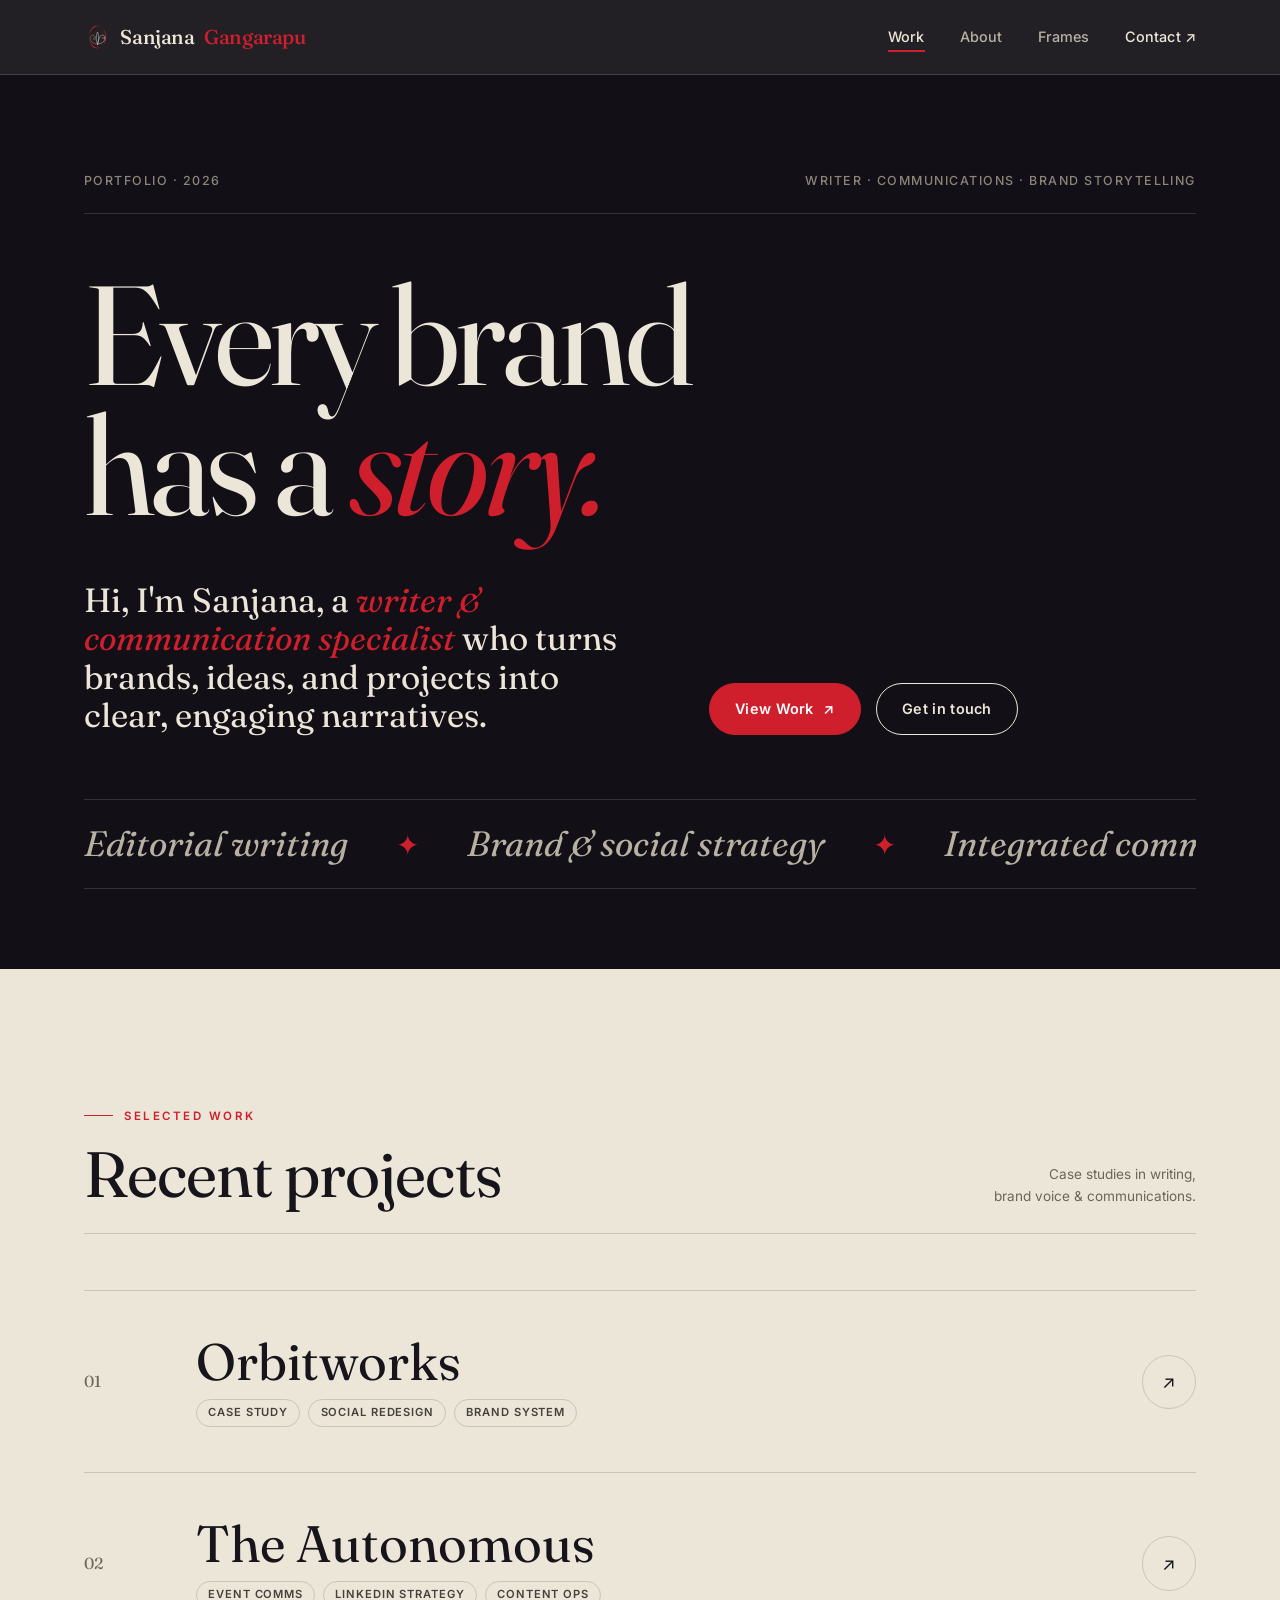
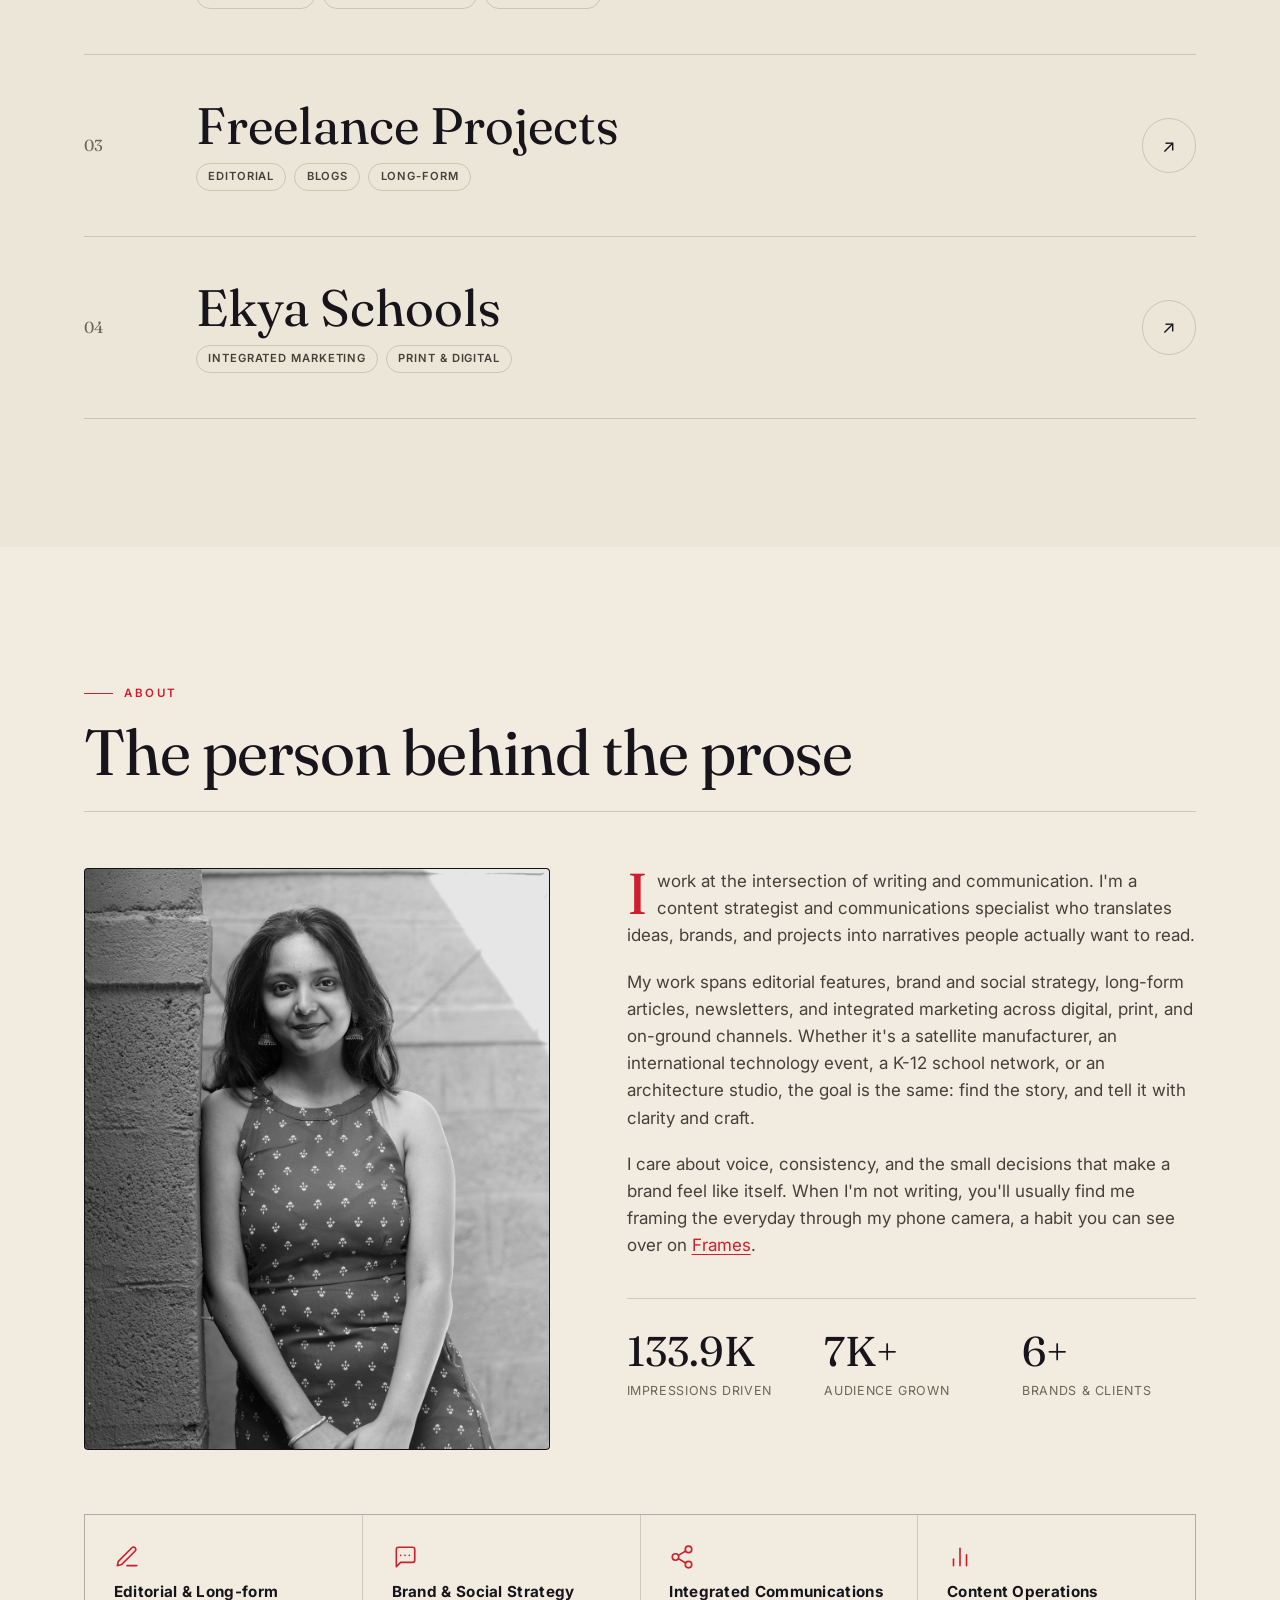
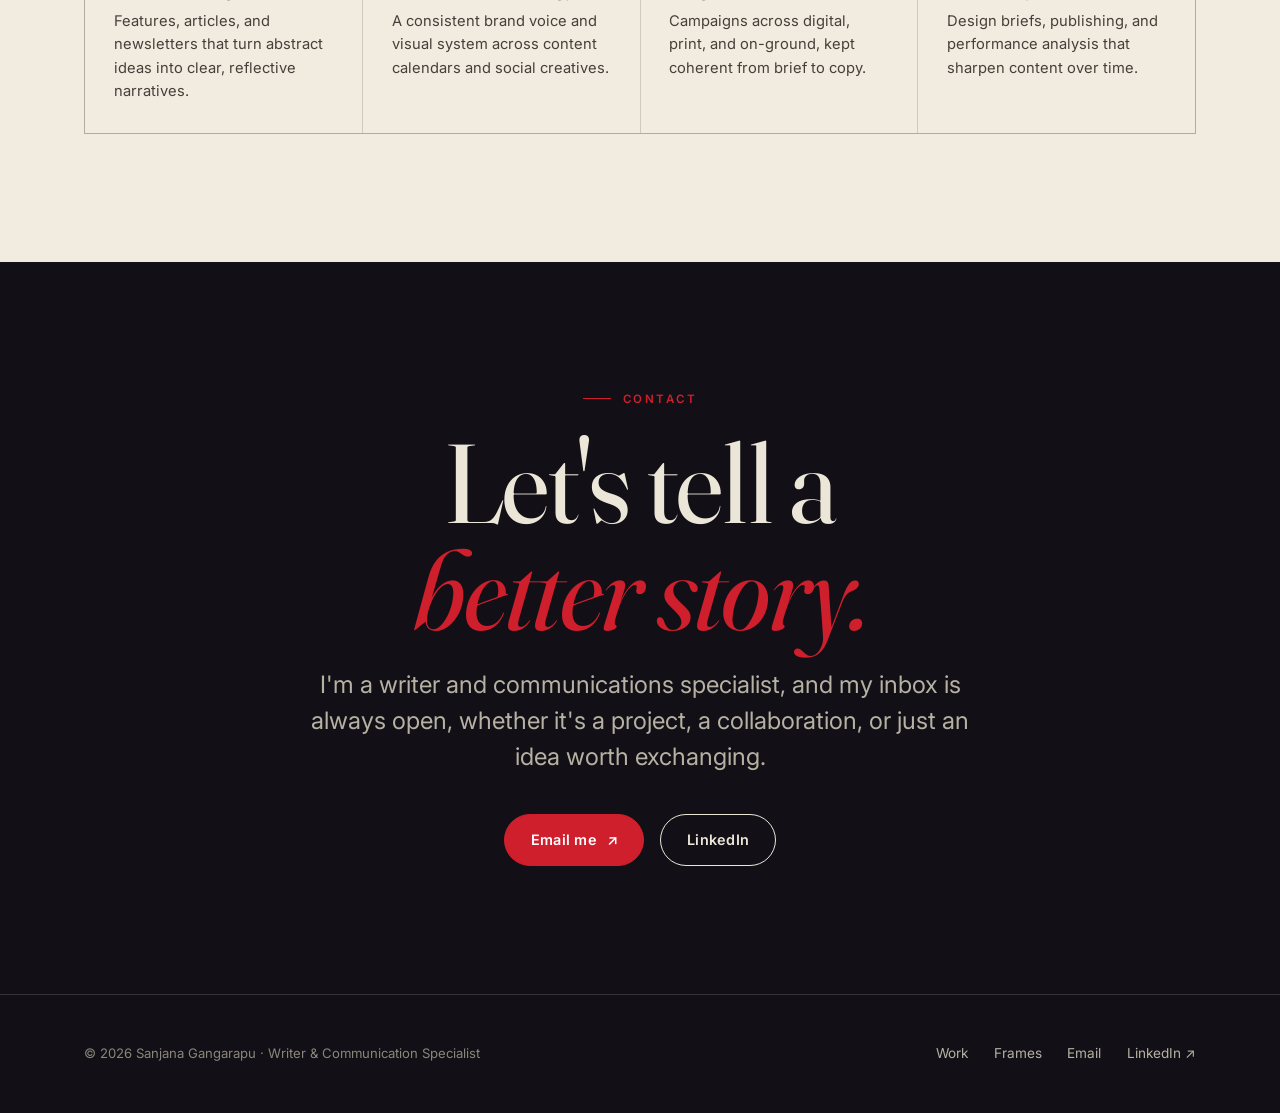
==== commit a956c718: "Rebrand to dark editorial palette (Murakami-inspired) Move off the cream + terracotta "AI default" t" ====
--- a/index.html
+++ b/index.html
@@ -32,7 +32,7 @@
   <!-- ============ Header ============ -->
   <header class="site-header">
     <nav class="nav wrap" aria-label="Primary">
-      <a href="index.html" class="brand"><img class="brand-mark" src="assets/logo.svg" alt="" aria-hidden="true" />Sanjana <b>Gangarapu</b></a>
+      <a href="index.html" class="brand"><img class="brand-mark" src="assets/logo-ondark.svg" alt="" aria-hidden="true" />Sanjana <b>Gangarapu</b></a>
       <button class="nav-toggle" aria-label="Menu" aria-expanded="false"><span></span><span></span></button>
       <ul class="nav-links">
         <li><a href="index.html#work" class="active">Work</a></li>
--- a/css/style.css
+++ b/css/style.css
@@ -6,16 +6,23 @@
 /* ---------- Design tokens ---------- */
 :root {
   /* Palette */
-  --paper:      #f4f1e9;
-  --paper-2:    #fbf9f4;
-  --card:       #ffffff;
-  --ink:        #161510;
-  --ink-soft:   #4b463a;
-  --ink-faint:  #726c58;
-  --line:       rgba(22, 21, 16, 0.14);
-  --line-soft:  rgba(22, 21, 16, 0.08);
-  --accent:     #bd3c1c;   /* burnt sienna */
-  --accent-2:   #93301a;
+  --paper:      #ece6d9;   /* bone — light reading surface */
+  --paper-2:    #f1ebe0;
+  --card:       #f7f3ea;
+  --ink:        #17151b;   /* near-black on bone */
+  --ink-soft:   #45413a;
+  --ink-faint:  #6c6656;
+  --line:       rgba(23, 21, 27, 0.16);
+  --line-soft:  rgba(23, 21, 27, 0.08);
+  --accent:     #cf1f2d;   /* crimson */
+  --accent-2:   #a5121f;
+  /* dark surfaces — hero, chrome, feature bands */
+  --dark:          #121016;
+  --dark-2:        #1c1a22;
+  --on-dark:       #ece6d9;
+  --on-dark-soft:  #b7b1a3;
+  --on-dark-faint: #8b857a;
+  --line-on-dark:  rgba(236, 230, 217, 0.16);
 
   /* Type */
   --serif: "Fraunces", Georgia, "Times New Roman", serif;
@@ -219,6 +226,7 @@
 }
 .marquee-track span { display: inline-flex; align-items: center; gap: 3rem; }
 .marquee-track span::after { content: "✦"; color: var(--accent); font-style: normal; font-size: 0.8em; }
+.marquee:hover .marquee-track { animation-play-state: paused; }
 @keyframes scroll-x { to { transform: translateX(-50%); } }
 
 /* ---------- Section head ---------- */
@@ -241,10 +249,10 @@
   padding-block: clamp(1.8rem, 4vw, 2.8rem);
   border-bottom: 1px solid var(--line);
   position: relative;
-  transition: padding-inline 0.35s ease;
+  transition: transform 0.35s ease;
 }
 .work-item:first-child { border-top: 1px solid var(--line); }
-.work-item:hover { padding-inline: 1.2rem; }
+.work-item:hover { transform: translateX(0.5rem); }
 .work-item .num { font-family: var(--serif); font-size: 1rem; color: var(--ink-faint); }
 .work-item .title {
   font-family: var(--serif);
@@ -343,6 +351,10 @@
 .article-hero { padding-top: clamp(2.5rem, 6vw, 4.5rem); padding-bottom: clamp(2rem, 5vw, 3.5rem); border-bottom: 1px solid var(--line); }
 .back-link { font-size: 0.85rem; font-weight: 600; color: var(--ink-soft); display: flex; width: fit-content; gap: 0.5rem; align-items: center; margin-bottom: 1.5rem; }
 .back-link:hover { color: var(--accent); }
+.article-hero .crumb { display: flex; align-items: center; gap: 0.55rem; flex-wrap: wrap; font-family: var(--sans); font-size: 0.9rem; color: var(--ink-faint); margin-bottom: 0.2rem; }
+.article-hero .crumb a { color: var(--accent); }
+.article-hero .crumb a:hover { text-decoration: underline; text-underline-offset: 3px; }
+.article-hero .crumb .sep { opacity: 0.45; }
 .article-hero h1 { font-size: clamp(2.6rem, 8vw, 6rem); margin-block: 0.8rem 1.4rem; }
 .article-hero h1 em { color: var(--accent); }
 .article-meta { display: flex; gap: 2.5rem; flex-wrap: wrap; margin-top: 1.8rem; }
@@ -429,7 +441,6 @@
 .frames-series { margin-top: clamp(3rem, 7vw, 5rem); }
 .frames-series:first-of-type { margin-top: 0; }
 .series-head { display: flex; align-items: baseline; gap: 1rem; flex-wrap: wrap; margin-bottom: 1.6rem; padding-bottom: 1rem; border-bottom: 1px solid var(--line); }
-.series-head .idx { font-family: var(--sans); font-size: 0.78rem; font-weight: 600; letter-spacing: 0.2em; color: var(--accent); }
 .series-head h2 { font-size: clamp(1.7rem, 4.5vw, 3rem); font-style: italic; }
 .series-head .count { margin-left: auto; font-size: 0.8rem; color: var(--ink-faint); letter-spacing: 0.04em; }
 /* natural aspect ratios; landscapes span full width, portraits sit in the grid */
@@ -458,7 +469,7 @@
 }
 .frames-grid .cap:hover figcaption, .frames-grid .cap:focus-within figcaption { opacity: 1; transform: none; }
 @media (hover: none) { .frames-grid .cap figcaption { opacity: 1; transform: none; } }
-.frames-grid img:hover { filter: brightness(1.04); transform: translateY(-3px); }
+.frames-grid img:hover { filter: brightness(1.03); }
 /* hover-reveal book captions (Held by the page) */
 .frames-grid .cap { position: relative; margin: 0; overflow: hidden; border-radius: 4px; border: 1px solid var(--line); aspect-ratio: 3 / 4; }
 .frames-grid .cap img { width: 100%; height: 100%; object-fit: cover; display: block; margin: 0; border: 0; border-radius: 0; }
@@ -473,7 +484,7 @@
   .frames-grid .cap figcaption { opacity: 0; transform: translateY(8px); transition: opacity 0.35s ease, transform 0.35s ease; }
   .frames-grid .cap:hover figcaption, .frames-grid .cap:focus-within figcaption { opacity: 1; transform: none; }
   .frames-grid .cap img { transition: transform 0.5s ease, filter 0.4s ease; }
-  .frames-grid .cap:hover img { transform: scale(1.05); filter: brightness(0.78); }
+  .frames-grid .cap:hover img { filter: brightness(0.72); }
 }
 @media (max-width: 900px) { .frames-grid { grid-template-columns: repeat(3, 1fr); } }
 @media (max-width: 560px) { .frames-grid { grid-template-columns: repeat(2, 1fr); gap: 0.6rem; } }
@@ -704,3 +715,72 @@
 .page-toc a.active { color: var(--accent); font-weight: 500; }
 .page-toc a.active::before { transform: scaleX(1); opacity: 1; }
 @media (min-width: 1200px) { .page-toc { display: block; } }
+
+/* ============================================================
+   Dark editorial theme — near-black chrome + bone reading + crimson
+   ============================================================ */
+/* Full-bleed dark bands behind content-width sections */
+.hero, .article-hero, .contact { position: relative; color: var(--on-dark); }
+.hero::before, .article-hero::before, .contact::before {
+  content: ""; position: absolute; inset: 0 calc(50% - 50vw);
+  background: var(--dark); z-index: 0;
+}
+.hero > *, .article-hero > *, .contact > * { position: relative; z-index: 1; }
+
+/* Header (dark) */
+.site-header {
+  background: var(--dark);
+  background: color-mix(in srgb, var(--dark) 92%, transparent);
+  border-bottom: 1px solid var(--line-on-dark);
+}
+.brand { color: var(--on-dark); }
+.brand b { color: var(--accent); }
+.nav-links a { color: var(--on-dark-soft); }
+.nav-links a:hover, .nav-links a.active { color: var(--on-dark); }
+.nav-cta { color: var(--on-dark) !important; }
+.nav-toggle span { background: var(--on-dark); }
+
+/* Footer (dark) */
+.site-footer { background: var(--dark); color: var(--on-dark); border-top: 1px solid var(--line-on-dark); }
+.footer-inner .credit { color: var(--on-dark-faint); }
+.footer-links a { color: var(--on-dark-soft); }
+.footer-links a:hover { color: var(--accent); }
+
+/* Hero text on dark */
+.hero .kicker { color: var(--on-dark-faint); border-bottom-color: var(--line-on-dark); }
+.hero-title { color: var(--on-dark); }
+.hero-sub .role { color: var(--on-dark); }
+.marquee { border-color: var(--line-on-dark); }
+.marquee-track { color: var(--on-dark-soft); }
+
+/* Article hero on dark */
+.article-hero { border-bottom: 1px solid var(--line-on-dark); }
+.article-hero h1 { color: var(--on-dark); }
+.article-hero .lead { color: var(--on-dark-soft); }
+.article-hero .crumb, .article-hero .crumb .sep { color: var(--on-dark-faint); }
+.back-link { color: var(--on-dark-soft); }
+.article-meta .item .k { color: var(--on-dark-faint); }
+.article-meta .item .v { color: var(--on-dark); }
+
+/* Contact on dark */
+.contact .lead { color: var(--on-dark-soft); }
+
+/* Buttons — crimson primary, context-aware ghost */
+.btn { background: var(--accent); border: 1px solid var(--accent); color: #fff; }
+.btn:hover { background: var(--accent-2); border-color: var(--accent-2); transform: translateY(-2px); }
+.btn--ghost { background: transparent; color: inherit; border-color: currentColor; }
+.btn--ghost:hover { background: var(--accent); border-color: var(--accent); color: #fff; }
+
+/* Portrait — literary black & white */
+.about-portrait { background: var(--dark); }
+.about-portrait img { filter: grayscale(1) contrast(1.12) brightness(0.9); }
+
+/* Mobile: keep chrome dark */
+@media (max-width: 860px) {
+  .site-header { background: var(--dark); }
+  .nav-toggle::before { color: var(--on-dark); }
+  .nav-links { background: var(--dark-2); border-bottom: 1px solid var(--line-on-dark); box-shadow: 0 24px 40px -30px rgba(0,0,0,0.7); }
+  .nav-links a { border-bottom: 1px solid var(--line-on-dark); }
+  .nav-links a:hover, .nav-links a:focus { color: var(--on-dark); }
+  .nav-links a.active { color: var(--accent); }
+}
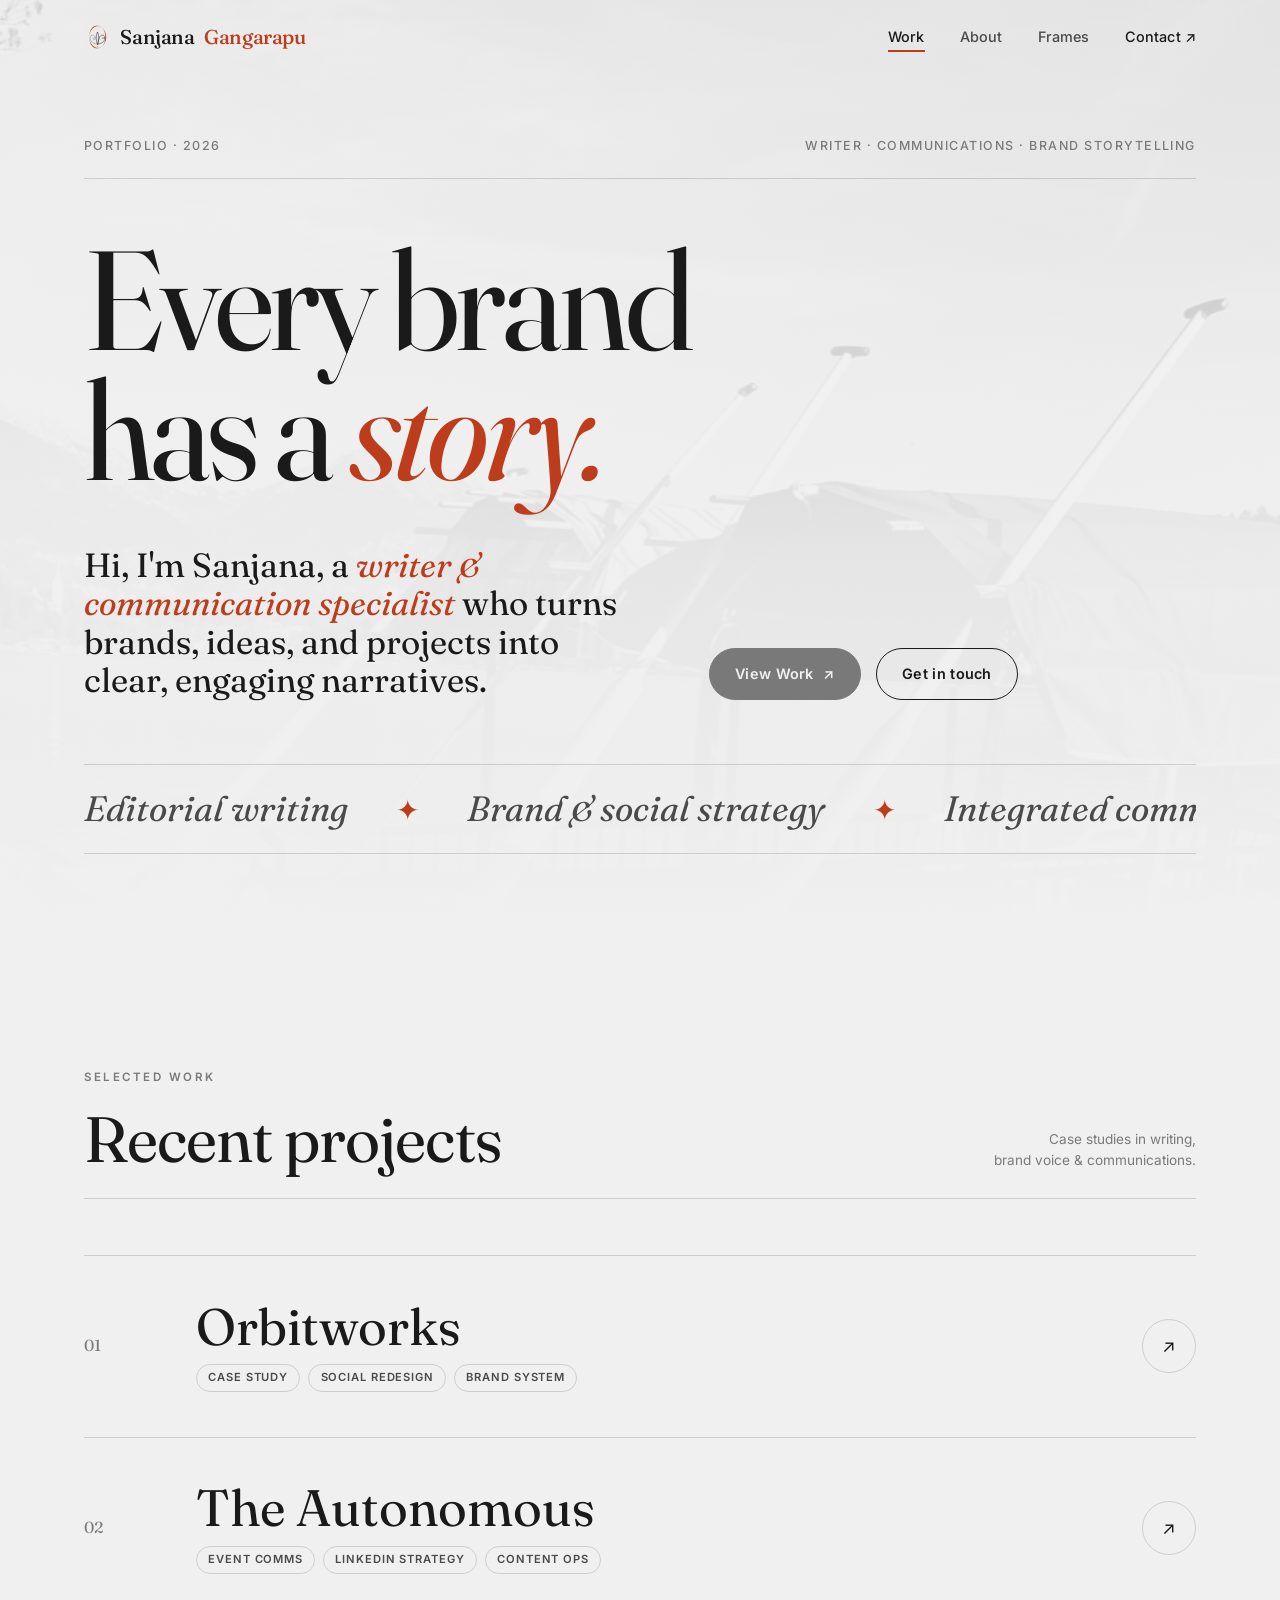
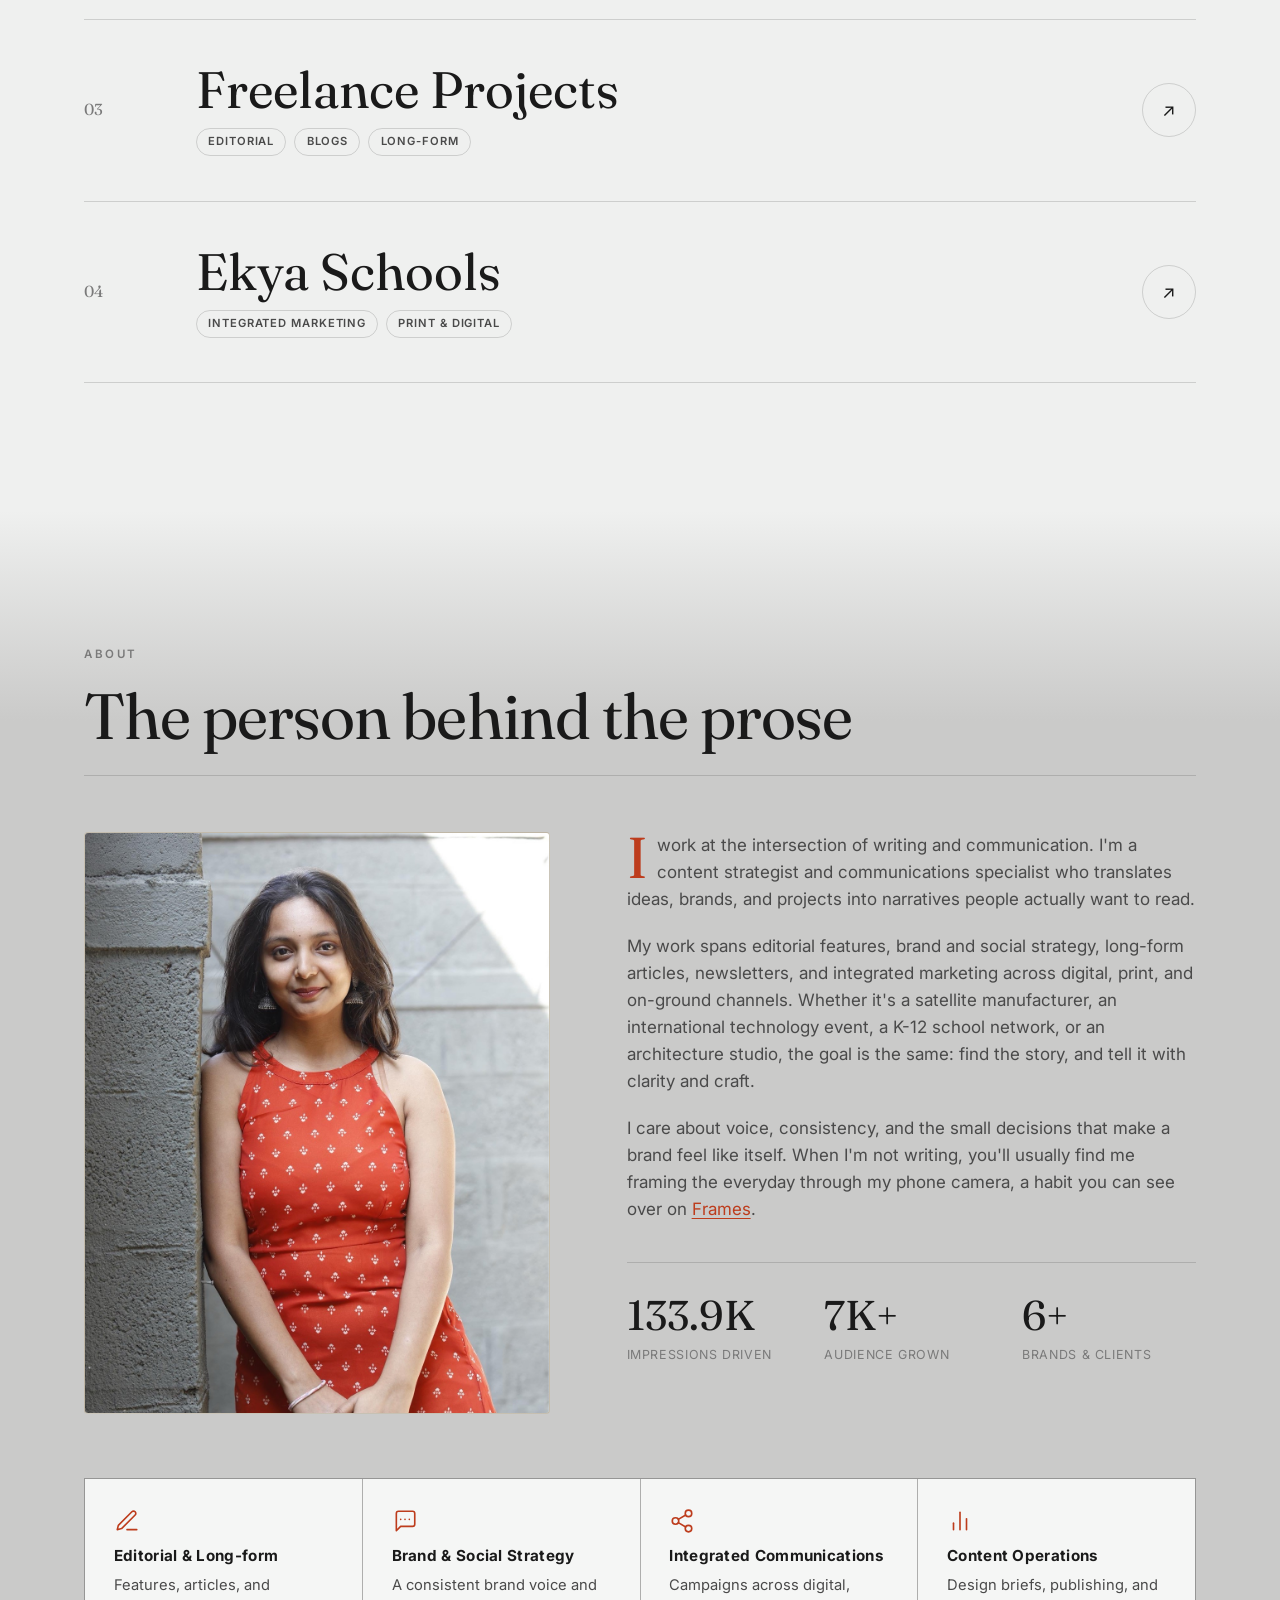
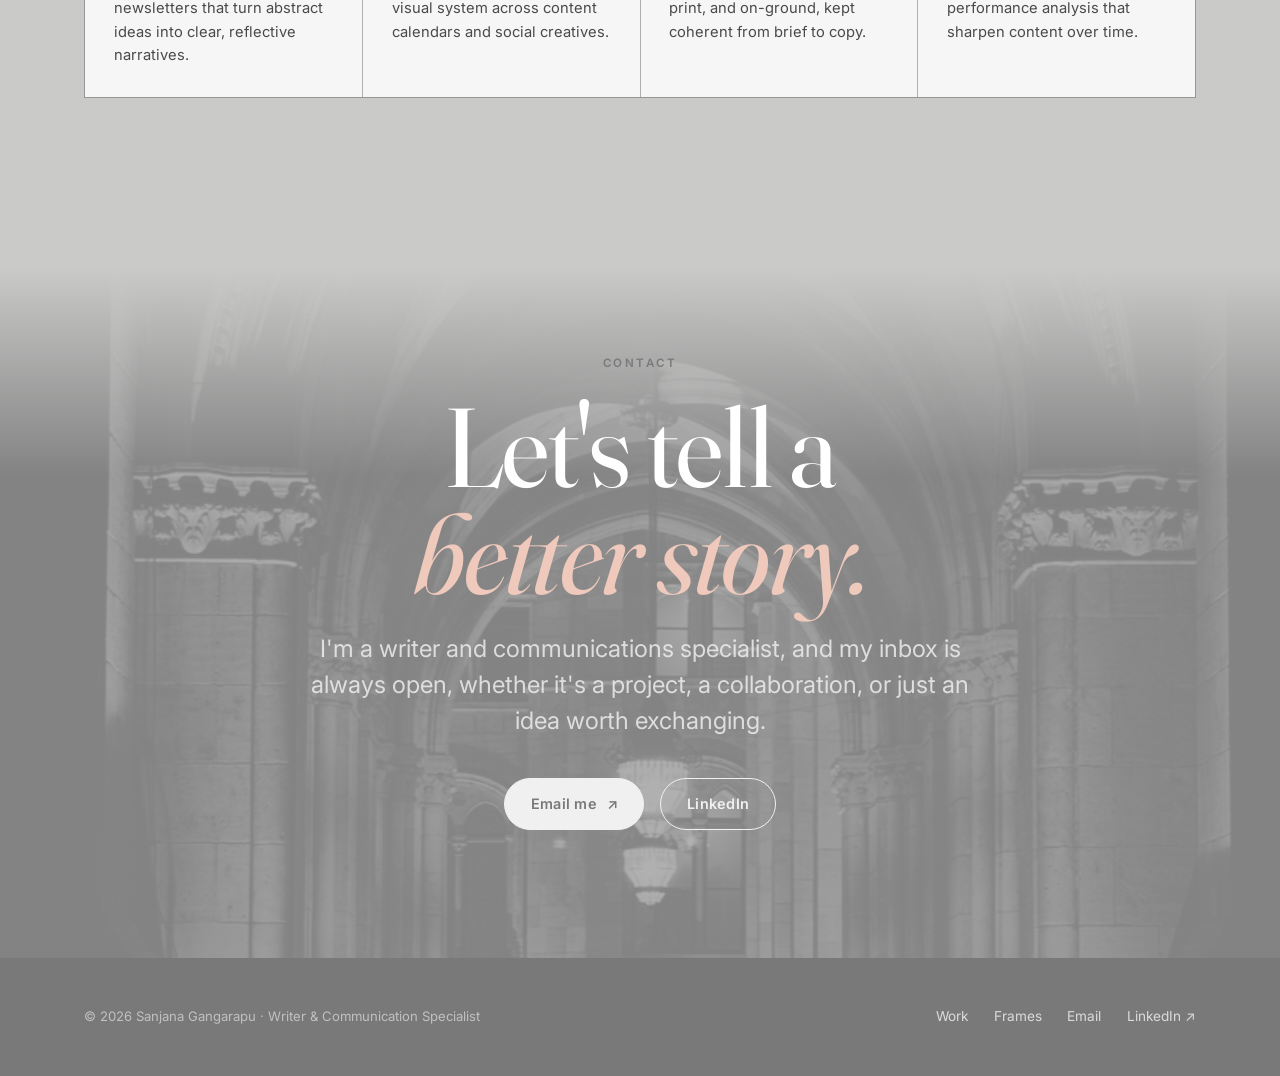
==== commit 5ea83898: "Recolour site to soft grey palette with red word-emphasis - New palette: near-white #EFF0EF reading " ====
--- a/index.html
+++ b/index.html
@@ -32,7 +32,7 @@
   <!-- ============ Header ============ -->
   <header class="site-header">
     <nav class="nav wrap" aria-label="Primary">
-      <a href="index.html" class="brand"><img class="brand-mark" src="assets/logo-ondark.svg" alt="" aria-hidden="true" />Sanjana <b>Gangarapu</b></a>
+      <a href="index.html" class="brand"><img class="brand-mark" src="assets/logo.svg" alt="" aria-hidden="true" />Sanjana <b>Gangarapu</b></a>
       <button class="nav-toggle" aria-label="Menu" aria-expanded="false"><span></span><span></span></button>
       <ul class="nav-links">
         <li><a href="index.html#work" class="active">Work</a></li>
--- a/css/style.css
+++ b/css/style.css
@@ -5,24 +5,24 @@
 
 /* ---------- Design tokens ---------- */
 :root {
-  /* Palette */
-  --paper:      #ece6d9;   /* bone — light reading surface */
-  --paper-2:    #f1ebe0;
-  --card:       #f7f3ea;
-  --ink:        #17151b;   /* near-black on bone */
-  --ink-soft:   #45413a;
-  --ink-faint:  #6c6656;
-  --line:       rgba(23, 21, 27, 0.16);
-  --line-soft:  rgba(23, 21, 27, 0.08);
-  --accent:     #cf1f2d;   /* crimson */
-  --accent-2:   #a5121f;
-  /* dark surfaces — hero, chrome, feature bands */
-  --dark:          #121016;
-  --dark-2:        #1c1a22;
-  --on-dark:       #ece6d9;
-  --on-dark-soft:  #b7b1a3;
-  --on-dark-faint: #8b857a;
-  --line-on-dark:  rgba(236, 230, 217, 0.16);
+  /* Palette — soft grey monochrome + red word-emphasis */
+  --paper:      #eff0ef;   /* near-white — reading surface */
+  --paper-2:    #cacac9;   /* grey band */
+  --card:       #f5f6f5;   /* raised card on the grey bands */
+  --ink:        #1a1a1a;   /* near-black headings + text */
+  --ink-soft:   #4a4a4a;   /* body copy */
+  --ink-faint:  #7a7a7a;   /* muted meta / eyebrows */
+  --line:       rgba(0, 0, 0, 0.14);
+  --line-soft:  rgba(0, 0, 0, 0.08);
+  --accent:     #bd3c1c;   /* red — reserved for word-emphasis */
+  --accent-2:   #93301a;
+  /* dark surfaces — chrome, contact band, buttons */
+  --dark:          #797979;   /* mid-grey chrome */
+  --dark-2:        #6a6a6a;
+  --on-dark:       #eff0ef;
+  --on-dark-soft:  rgba(239, 240, 239, 0.82);
+  --on-dark-faint: rgba(239, 240, 239, 0.60);
+  --line-on-dark:  rgba(239, 240, 239, 0.22);
 
   /* Type */
   --serif: "Fraunces", Georgia, "Times New Roman", serif;
@@ -63,16 +63,7 @@
   font-weight: 600;
   letter-spacing: 0.22em;
   text-transform: uppercase;
-  color: var(--accent);
-  display: inline-flex;
-  align-items: center;
-  gap: 0.7rem;
-}
-.eyebrow::before {
-  content: "";
-  width: 1.8rem;
-  height: 1px;
-  background: var(--accent);
+  color: var(--ink-faint);
   display: inline-block;
 }
 
@@ -282,7 +273,7 @@
 .work-item:hover .go { background: var(--accent); color: var(--paper-2); border-color: var(--accent); transform: rotate(45deg); }
 
 /* ---------- About ---------- */
-.about { background: var(--paper-2); }
+.about { background: linear-gradient(to bottom, var(--paper) 0, var(--paper-2) 210px, var(--paper-2) 100%); }
 .about-grid {
   display: grid;
   grid-template-columns: 0.9fr 1.1fr;
@@ -314,7 +305,7 @@
 
 /* Capabilities */
 .caps { display: grid; grid-template-columns: repeat(auto-fit, minmax(230px, 1fr)); gap: 1px; background: var(--line); border: 1px solid var(--line); margin-top: clamp(2.5rem,6vw,4rem); }
-.cap { background: var(--paper-2); padding: 1.8rem; }
+.cap { background: var(--card); padding: 1.8rem; }
 .cap h3 { font-family: var(--sans); font-weight: 700; font-size: 0.95rem; letter-spacing: 0.02em; margin-bottom: 0.6rem; }
 .cap p { font-size: 0.92rem; color: var(--ink-soft); }
 .cap .i { color: var(--accent); display: block; margin-bottom: 0.9rem; line-height: 0; }
@@ -717,70 +708,123 @@
 @media (min-width: 1200px) { .page-toc { display: block; } }
 
 /* ============================================================
-   Dark editorial theme — near-black chrome + bone reading + crimson
+   Grey editorial theme — near-white reading + grey bands,
+   mid-grey chrome, red reserved for word-emphasis, photo banners
    ============================================================ */
-/* Full-bleed dark bands behind content-width sections */
-.hero, .article-hero, .contact { position: relative; color: var(--on-dark); }
-.hero::before, .article-hero::before, .contact::before {
+.hero, .article-hero, .contact { position: relative; }
+
+/* Header — transparent, merged into the hero (no block);
+   gains a soft backdrop only once the page is scrolled */
+.site-header {
+  position: fixed; top: 0; left: 0; right: 0;
+  background: transparent;
+  -webkit-backdrop-filter: none; backdrop-filter: none;
+  border-bottom: 1px solid transparent;
+  transition: background 0.3s ease, border-color 0.3s ease;
+}
+.site-header.scrolled {
+  background: color-mix(in srgb, var(--paper) 90%, transparent);
+  -webkit-backdrop-filter: blur(10px); backdrop-filter: blur(10px);
+  border-bottom: 1px solid var(--line-soft);
+}
+.brand { color: var(--ink); }
+.brand b { color: var(--accent); }
+.nav-links a { color: var(--ink-soft); }
+.nav-links a:hover, .nav-links a.active { color: var(--ink); }
+.nav-links a::after { background: var(--accent); }
+.nav-cta { color: var(--ink) !important; }
+.nav-toggle span { background: var(--ink); }
+
+/* Hero — near-white with a faint full-bleed monochrome photo */
+.hero { padding-top: clamp(6rem, 11vw, 8.5rem); color: var(--ink); }
+.hero::before {
   content: ""; position: absolute; inset: 0 calc(50% - 50vw);
-  background: var(--dark); z-index: 0;
-}
-.hero > *, .article-hero > *, .contact > * { position: relative; z-index: 1; }
-
-/* Header (dark) */
-.site-header {
-  background: var(--dark);
-  background: color-mix(in srgb, var(--dark) 92%, transparent);
-  border-bottom: 1px solid var(--line-on-dark);
-}
-.brand { color: var(--on-dark); }
-.brand b { color: var(--accent); }
-.nav-links a { color: var(--on-dark-soft); }
-.nav-links a:hover, .nav-links a.active { color: var(--on-dark); }
-.nav-cta { color: var(--on-dark) !important; }
-.nav-toggle span { background: var(--on-dark); }
-
-/* Footer (dark) */
-.site-footer { background: var(--dark); color: var(--on-dark); border-top: 1px solid var(--line-on-dark); }
+  background: url('../assets/images/frames/silence-in-two-tones/01.jpg') center 28% / cover no-repeat;
+  filter: grayscale(1) contrast(1.04); opacity: 0.30; z-index: 0;
+}
+.hero::after {
+  content: ""; position: absolute; inset: 0 calc(50% - 50vw); z-index: 0;
+  background:
+    linear-gradient(to bottom,
+      rgba(239,240,239,0.50) 0%,
+      rgba(239,240,239,0.58) 34%,
+      rgba(239,240,239,0.86) 60%,
+      rgba(239,240,239,0.93) 82%,
+      var(--paper) 100%);
+}
+.hero > * { position: relative; z-index: 1; }
+.hero .kicker { color: var(--ink-faint); border-bottom-color: var(--line); }
+.hero-title { color: var(--ink); }
+.hero-sub .role { color: var(--ink); }
+.marquee { border-color: var(--line); }
+.marquee-track { color: var(--ink-soft); }
+
+/* Article hero (work / frames pages) — light, dark text */
+.article-hero { padding-top: clamp(6rem, 9vw, 7rem); border-bottom: 1px solid var(--line); color: var(--ink); }
+/* Optional translucent, grayscale photo banner (set --hero-img inline) */
+.article-hero.photo::before {
+  content: ""; position: absolute; inset: 0 calc(50% - 50vw);
+  background: var(--hero-img) var(--hero-pos, center 32%) / cover no-repeat;
+  filter: grayscale(1) contrast(var(--hero-contrast, 1.04)); opacity: var(--hero-op, 0.26); z-index: 0;
+}
+.article-hero.photo::after {
+  content: ""; position: absolute; inset: 0 calc(50% - 50vw); z-index: 0;
+  background: linear-gradient(to bottom,
+    rgba(239,240,239,0.55) 0%,
+    rgba(239,240,239,0.62) 34%,
+    rgba(239,240,239,0.90) 78%,
+    var(--paper) 100%);
+}
+.article-hero.photo > * { position: relative; z-index: 1; }
+.article-hero h1 { color: var(--ink); }
+.article-hero h1 em { color: var(--accent); }
+.article-hero .lead { color: var(--ink-soft); }
+.article-hero .crumb, .article-hero .crumb .sep { color: var(--ink-faint); }
+.article-hero .crumb a { color: var(--accent); }
+.back-link { color: var(--ink-soft); }
+.article-meta .item .k { color: var(--ink-faint); }
+.article-meta .item .v { color: var(--ink); }
+
+/* Contact — fades from the grey band into mid-grey chrome, faint night photo */
+.contact { color: var(--on-dark); }
+.contact::before {
+  content: ""; position: absolute; inset: 0 calc(50% - 50vw);
+  background: url('../assets/images/frames/after-nightfall/03.jpg') center 40% / cover no-repeat;
+  filter: grayscale(1) contrast(1.02); opacity: 0.40; z-index: 0;
+}
+.contact::after {
+  content: ""; position: absolute; inset: 0 calc(50% - 50vw); z-index: 0;
+  background: linear-gradient(to bottom, var(--paper-2) 0%, var(--paper-2) 40px, rgba(121,121,121,0.55) 250px, rgba(121,121,121,0.55) 100%);
+}
+.contact > * { position: relative; z-index: 1; }
+.contact h2 { color: #fff; }
+.contact h2 em { color: #f0c9bd; }
+.contact .lead { color: var(--on-dark-soft); }
+
+/* Footer — mid-grey chrome */
+.site-footer { background: var(--dark); color: var(--on-dark); border-top: 0; }
 .footer-inner .credit { color: var(--on-dark-faint); }
 .footer-links a { color: var(--on-dark-soft); }
-.footer-links a:hover { color: var(--accent); }
-
-/* Hero text on dark */
-.hero .kicker { color: var(--on-dark-faint); border-bottom-color: var(--line-on-dark); }
-.hero-title { color: var(--on-dark); }
-.hero-sub .role { color: var(--on-dark); }
-.marquee { border-color: var(--line-on-dark); }
-.marquee-track { color: var(--on-dark-soft); }
-
-/* Article hero on dark */
-.article-hero { border-bottom: 1px solid var(--line-on-dark); }
-.article-hero h1 { color: var(--on-dark); }
-.article-hero .lead { color: var(--on-dark-soft); }
-.article-hero .crumb, .article-hero .crumb .sep { color: var(--on-dark-faint); }
-.back-link { color: var(--on-dark-soft); }
-.article-meta .item .k { color: var(--on-dark-faint); }
-.article-meta .item .v { color: var(--on-dark); }
-
-/* Contact on dark */
-.contact .lead { color: var(--on-dark-soft); }
-
-/* Buttons — crimson primary, context-aware ghost */
-.btn { background: var(--accent); border: 1px solid var(--accent); color: #fff; }
-.btn:hover { background: var(--accent-2); border-color: var(--accent-2); transform: translateY(-2px); }
-.btn--ghost { background: transparent; color: inherit; border-color: currentColor; }
-.btn--ghost:hover { background: var(--accent); border-color: var(--accent); color: #fff; }
-
-/* Portrait — literary black & white */
-.about-portrait { background: var(--dark); }
-.about-portrait img { filter: grayscale(1) contrast(1.12) brightness(0.9); }
-
-/* Mobile: keep chrome dark */
+.footer-links a:hover { color: #f0c9bd; }
+
+/* Buttons — mid-grey primary; red stays reserved for emphasis words */
+.btn { background: var(--dark); border: 1px solid var(--dark); color: var(--on-dark); }
+.btn:hover { background: var(--dark-2); border-color: var(--dark-2); transform: translateY(-2px); }
+.btn--ghost { background: transparent; color: var(--ink); border-color: var(--ink); }
+.btn--ghost:hover { background: var(--ink); color: var(--paper); border-color: var(--ink); }
+/* On the dark contact band — invert to light */
+.contact .btn { background: var(--on-dark); border-color: var(--on-dark); color: var(--dark); }
+.contact .btn:hover { background: #fff; border-color: #fff; }
+.contact .btn--ghost { background: transparent; color: var(--on-dark); border-color: var(--on-dark); }
+.contact .btn--ghost:hover { background: var(--on-dark); color: var(--dark); }
+
+/* Mobile chrome */
 @media (max-width: 860px) {
-  .site-header { background: var(--dark); }
-  .nav-toggle::before { color: var(--on-dark); }
-  .nav-links { background: var(--dark-2); border-bottom: 1px solid var(--line-on-dark); box-shadow: 0 24px 40px -30px rgba(0,0,0,0.7); }
-  .nav-links a { border-bottom: 1px solid var(--line-on-dark); }
-  .nav-links a:hover, .nav-links a:focus { color: var(--on-dark); }
+  .site-header { background: transparent; }
+  .site-header.scrolled { background: color-mix(in srgb, var(--paper) 94%, transparent); }
+  .nav-toggle::before { color: var(--ink); }
+  .nav-links { background: var(--paper-2); border-bottom: 1px solid var(--line); box-shadow: 0 24px 40px -30px rgba(0,0,0,0.35); }
+  .nav-links a { border-bottom: 1px solid var(--line-soft); color: var(--ink-soft); }
+  .nav-links a:hover, .nav-links a:focus { color: var(--ink); }
   .nav-links a.active { color: var(--accent); }
 }
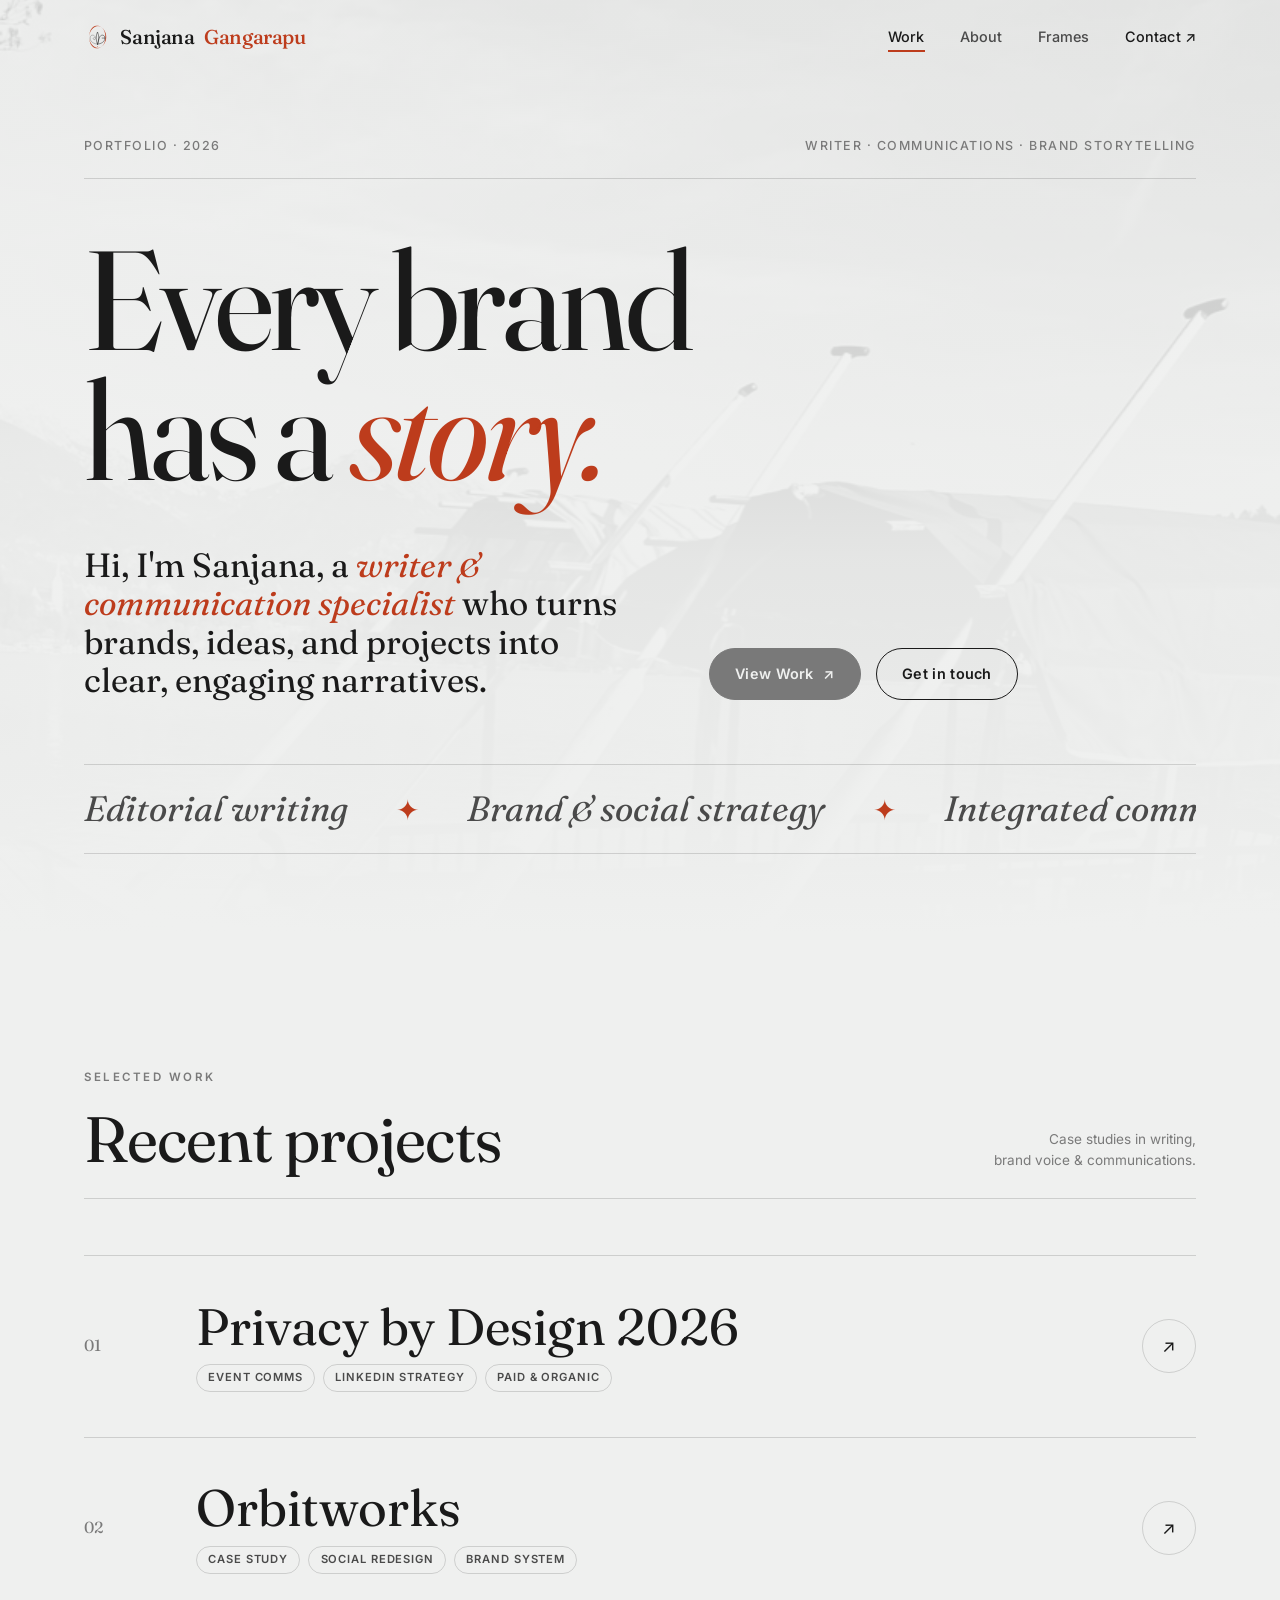
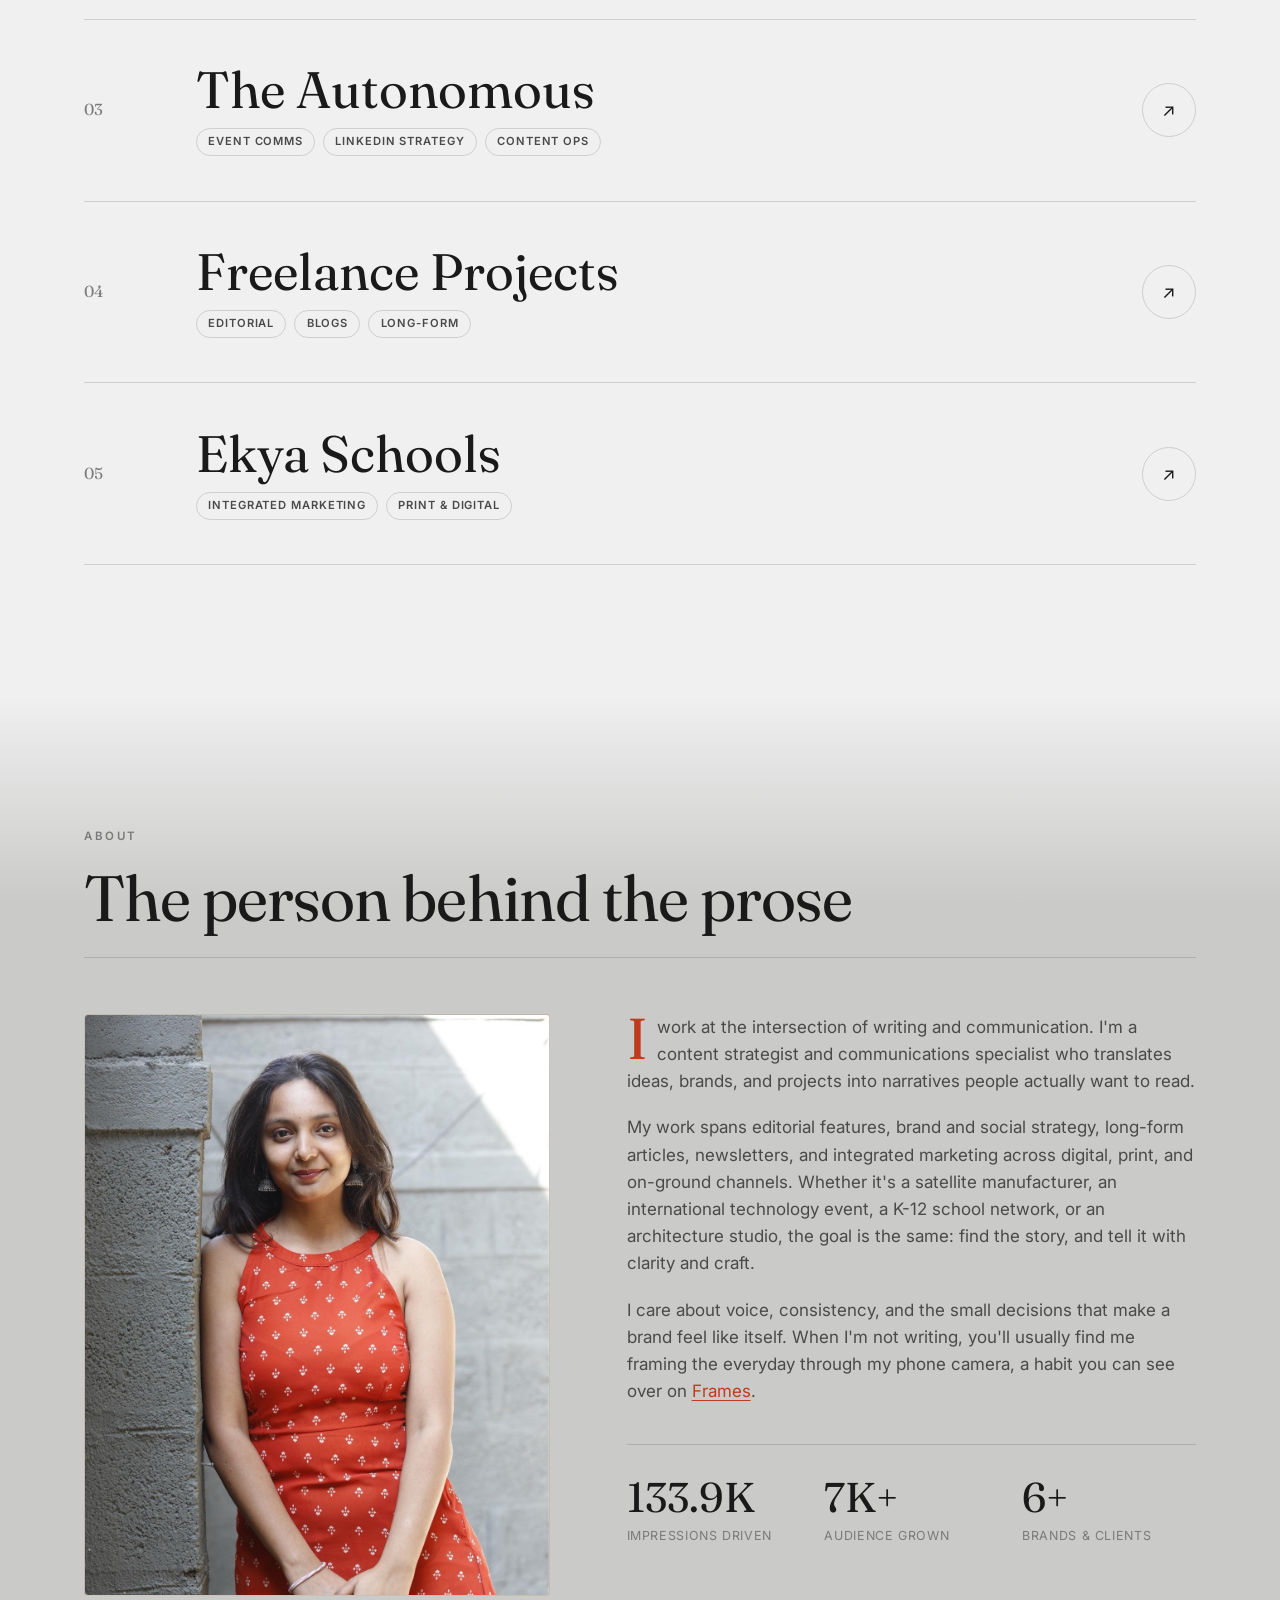
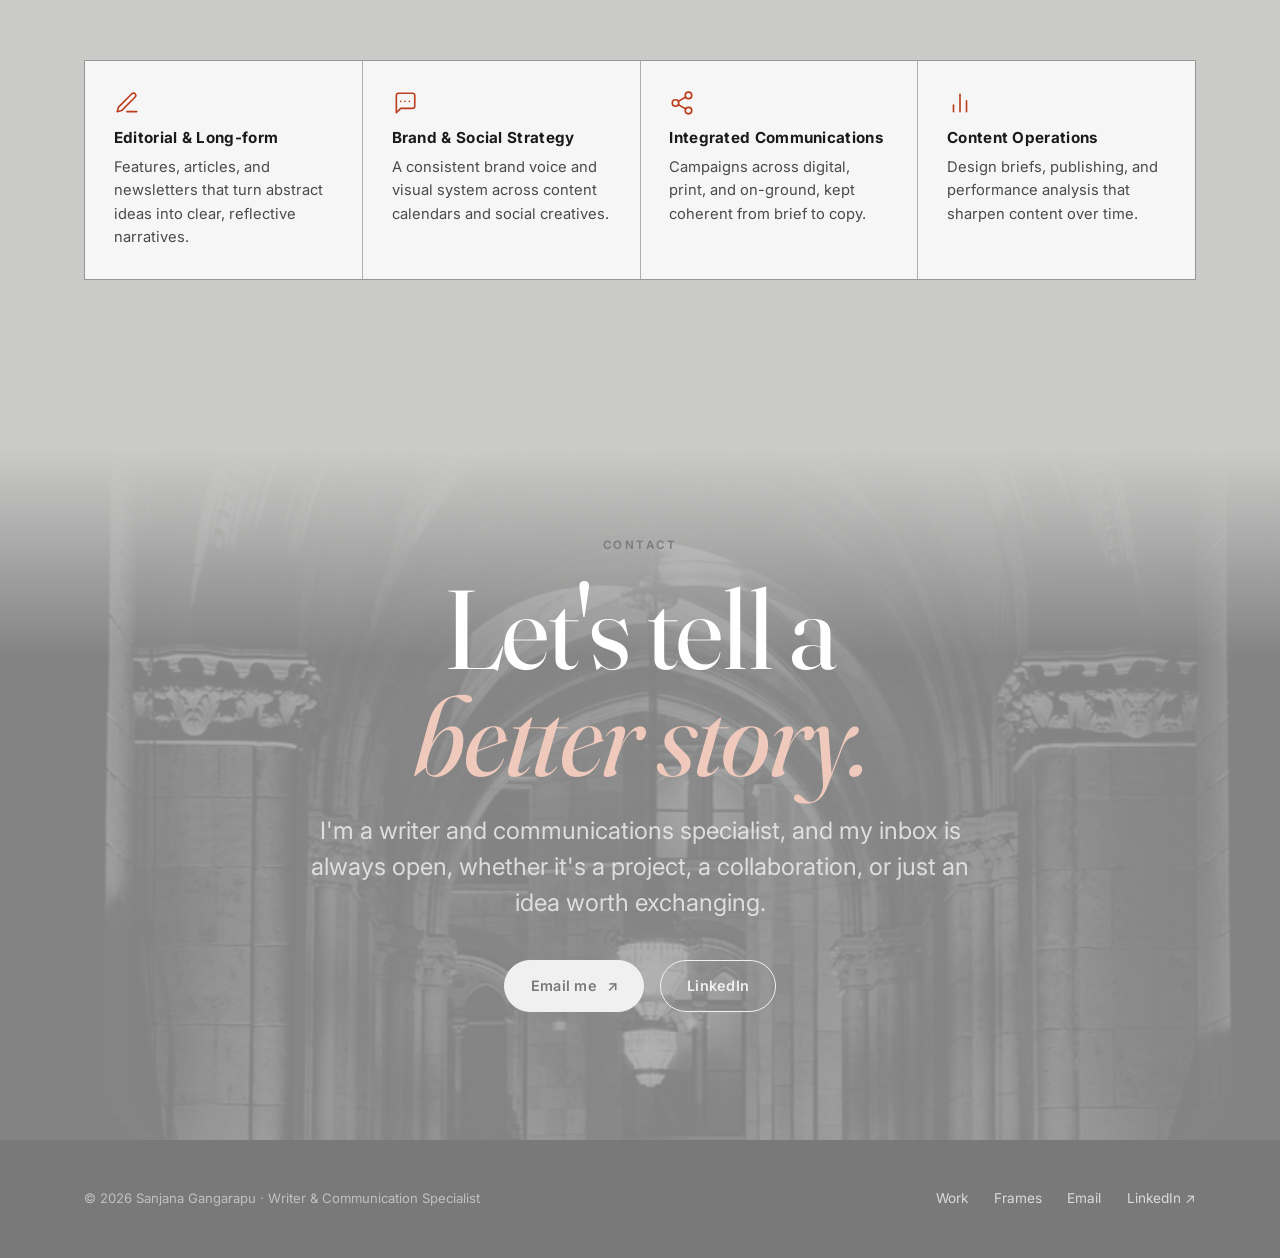
==== commit ee259a21: "Add DPDP Zone case study (Privacy by Design 2026) - New case study at work/dpdp-zone.html, story-led" ====
--- a/index.html
+++ b/index.html
@@ -85,8 +85,17 @@
       </div>
 
       <div class="work-list">
+        <a class="work-item" href="work/dpdp-zone.html" data-reveal>
+          <span class="num">01</span>
+          <span>
+            <span class="title">Privacy by Design 2026</span>
+            <span class="tags"><span class="tag">Event Comms</span><span class="tag">LinkedIn Strategy</span><span class="tag">Paid &amp; Organic</span></span>
+          </span>
+          <span class="go" aria-hidden="true">↗</span>
+        </a>
+
         <a class="work-item" href="work/orbitworks.html" data-reveal>
-          <span class="num">01</span>
+          <span class="num">02</span>
           <span>
             <span class="title">Orbitworks</span>
             <span class="tags"><span class="tag">Case Study</span><span class="tag">Social Redesign</span><span class="tag">Brand System</span></span>
@@ -95,7 +104,7 @@
         </a>
 
         <a class="work-item" href="work/the-autonomous.html" data-reveal>
-          <span class="num">02</span>
+          <span class="num">03</span>
           <span>
             <span class="title">The Autonomous</span>
             <span class="tags"><span class="tag">Event Comms</span><span class="tag">LinkedIn Strategy</span><span class="tag">Content Ops</span></span>
@@ -104,7 +113,7 @@
         </a>
 
         <a class="work-item" href="work/freelance-projects.html" data-reveal>
-          <span class="num">03</span>
+          <span class="num">04</span>
           <span>
             <span class="title">Freelance Projects</span>
             <span class="tags"><span class="tag">Editorial</span><span class="tag">Blogs</span><span class="tag">Long-form</span></span>
@@ -113,7 +122,7 @@
         </a>
 
         <a class="work-item" href="work/ekya-schools.html" data-reveal>
-          <span class="num">04</span>
+          <span class="num">05</span>
           <span>
             <span class="title">Ekya Schools</span>
             <span class="tags"><span class="tag">Integrated Marketing</span><span class="tag">Print &amp; Digital</span></span>
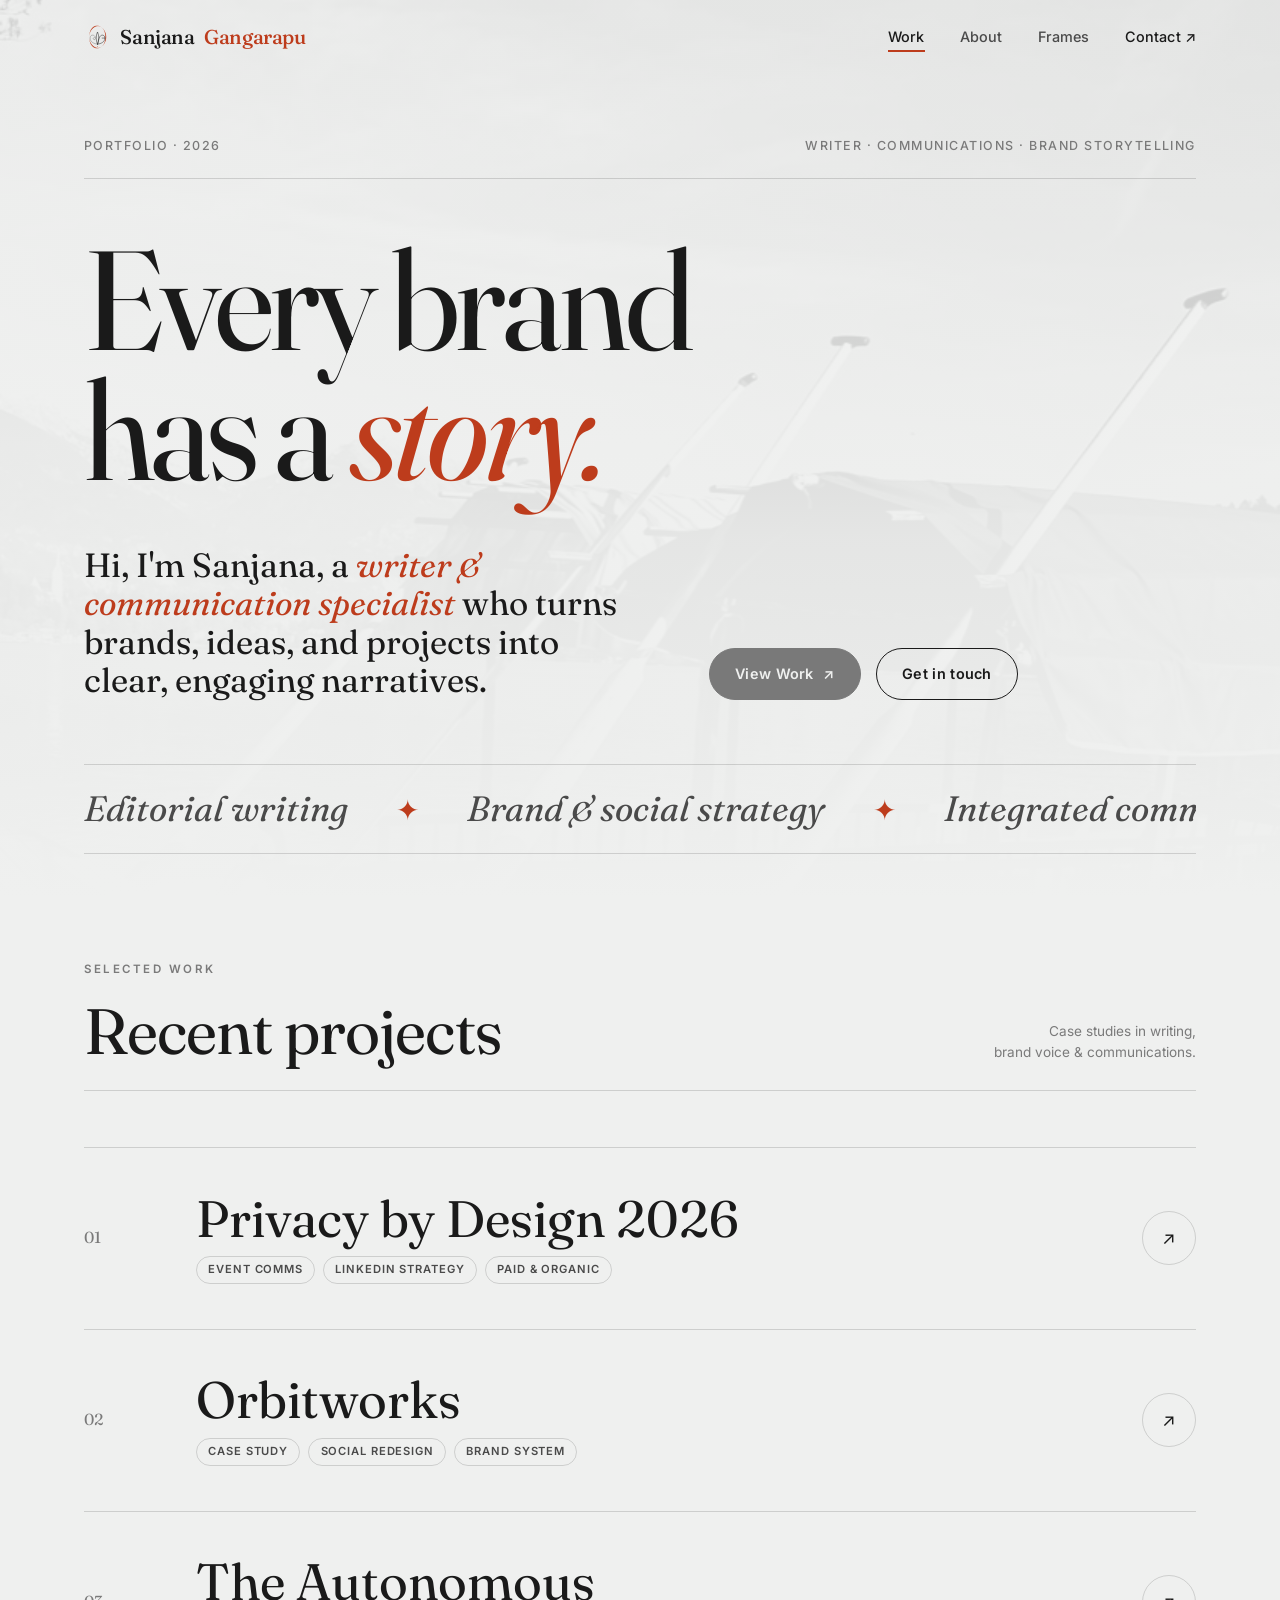
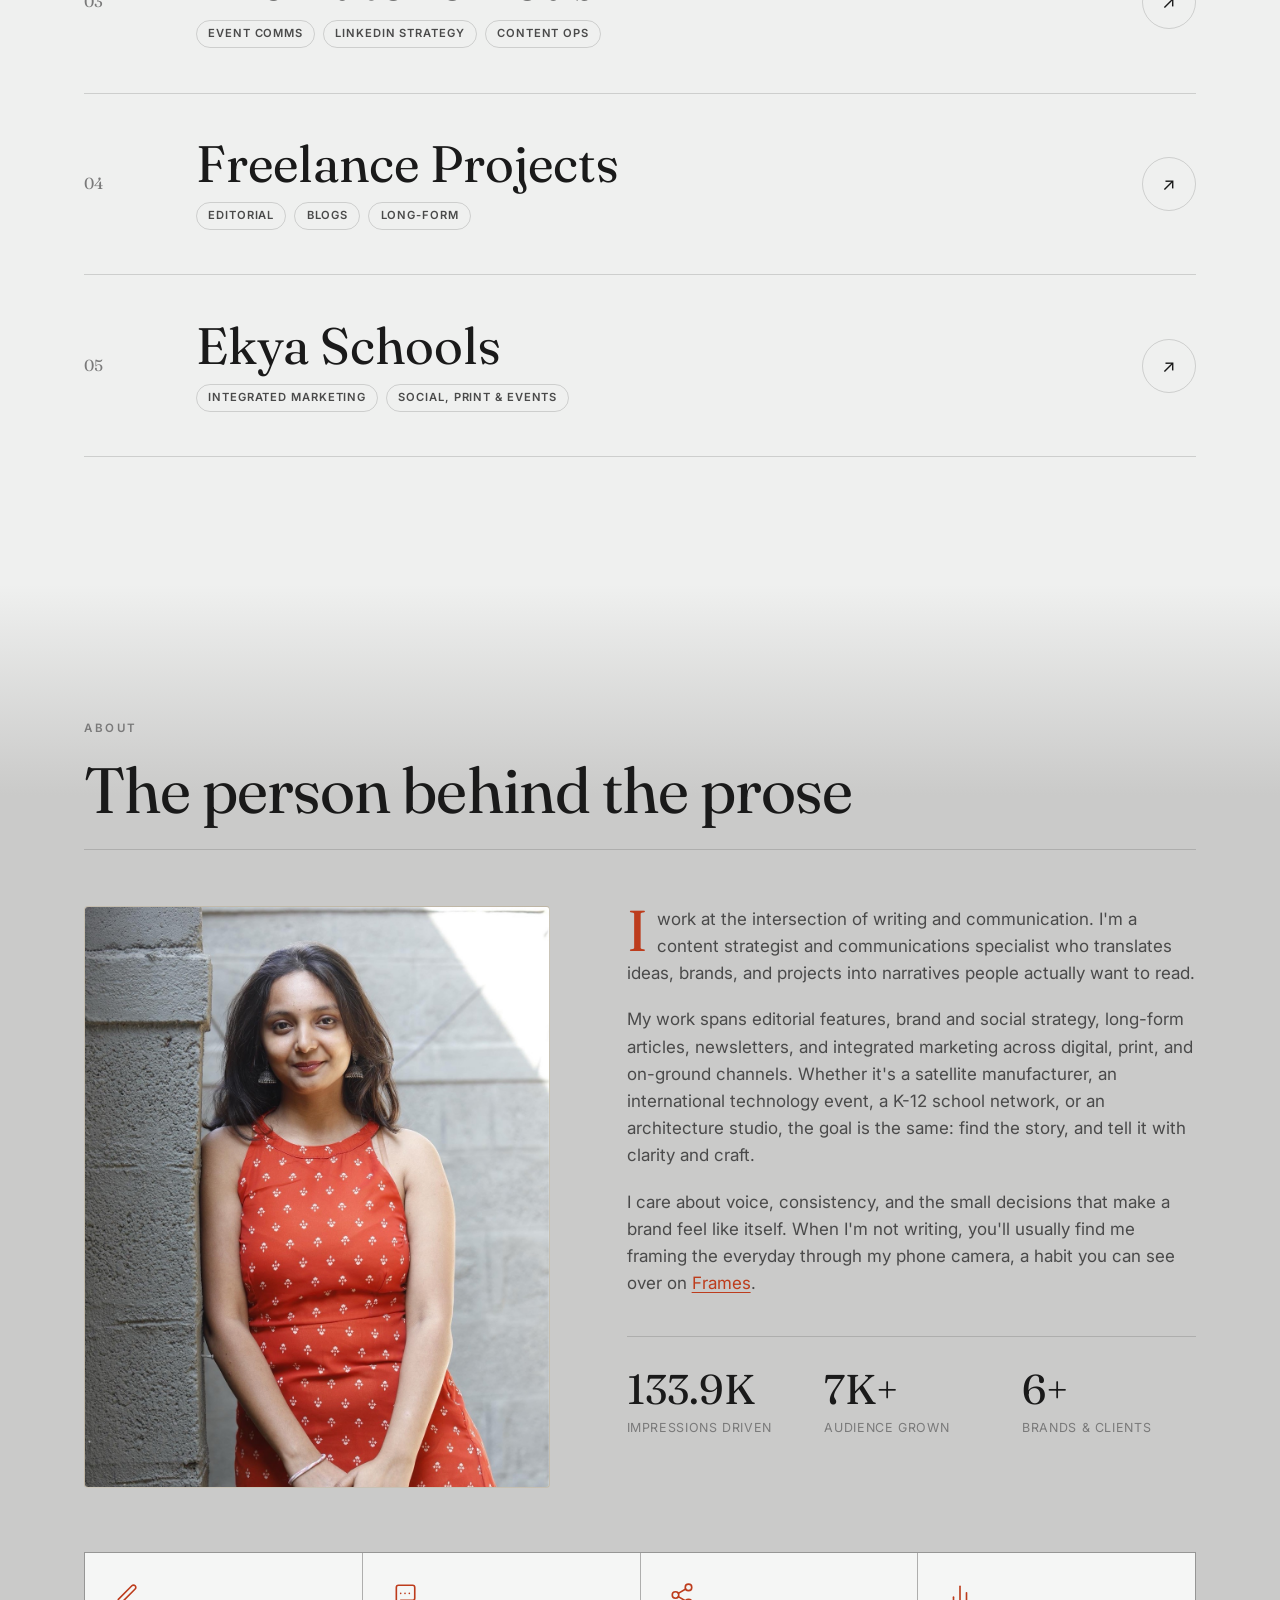
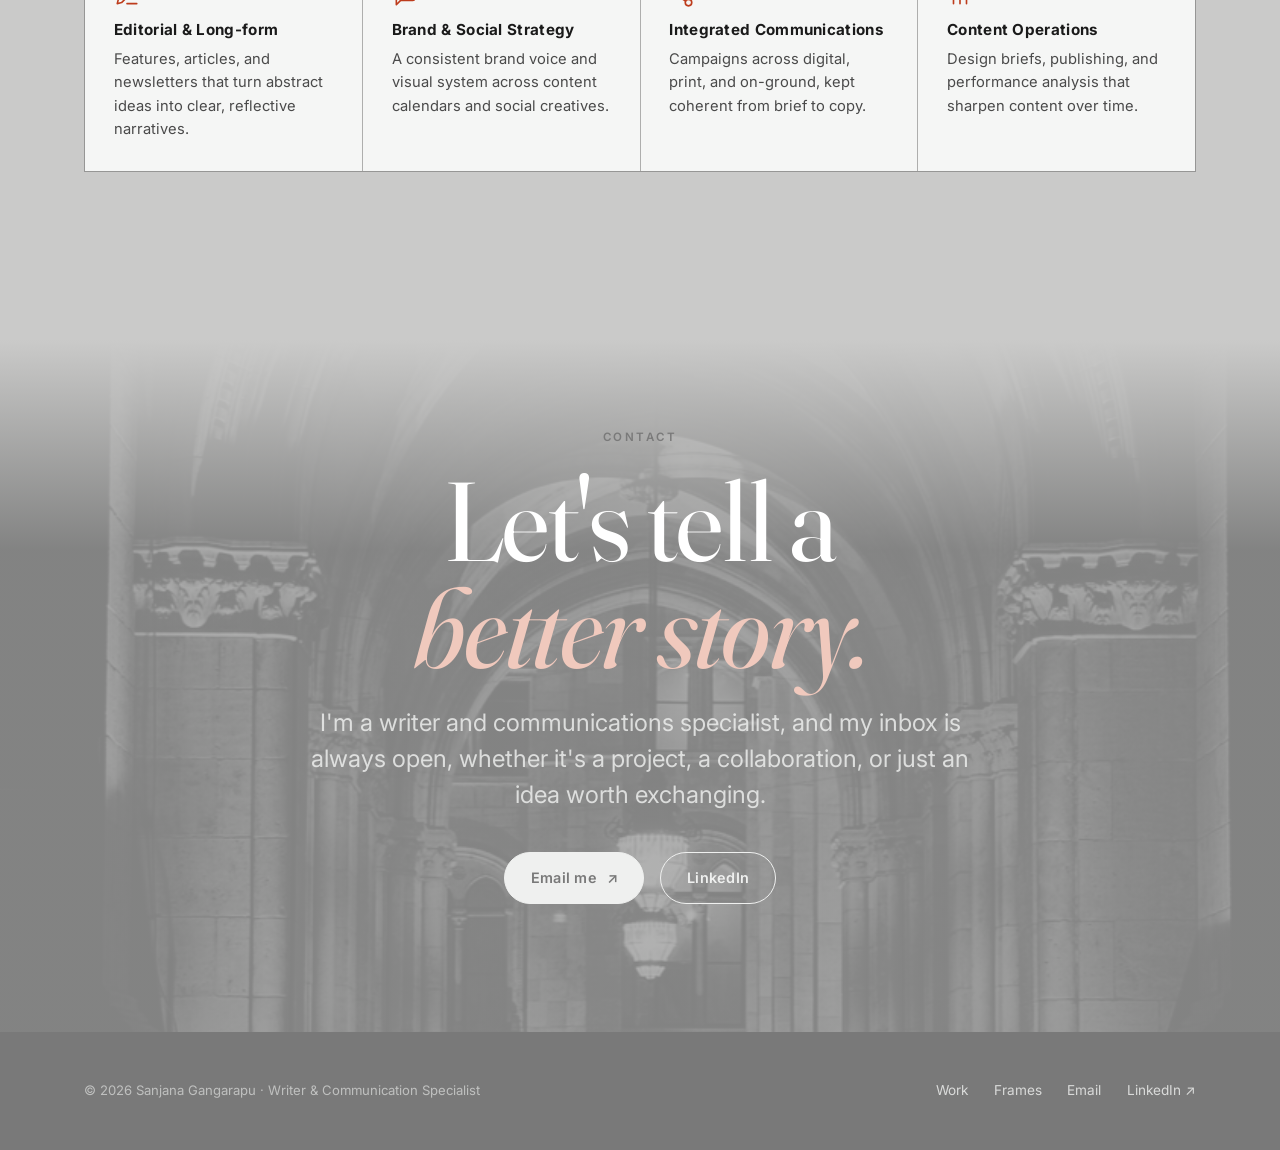
==== commit 8c8b75e4: "Ekya Schools: final audit fixes Direct channels moved up beside social, booth heading de-duplicated," ====
--- a/index.html
+++ b/index.html
@@ -125,7 +125,7 @@
           <span class="num">05</span>
           <span>
             <span class="title">Ekya Schools</span>
-            <span class="tags"><span class="tag">Integrated Marketing</span><span class="tag">Print &amp; Digital</span></span>
+            <span class="tags"><span class="tag">Integrated Marketing</span><span class="tag">Social, print &amp; events</span></span>
           </span>
           <span class="go" aria-hidden="true">↗</span>
         </a>
--- a/css/style.css
+++ b/css/style.css
@@ -736,7 +736,9 @@
 .nav-toggle span { background: var(--ink); }
 
 /* Hero — near-white with a faint full-bleed monochrome photo */
-.hero { padding-top: clamp(6rem, 11vw, 8.5rem); color: var(--ink); }
+.hero { padding-top: clamp(6rem, 11vw, 8.5rem); padding-bottom: clamp(2rem, 4vw, 2.75rem); color: var(--ink); }
+/* the work list follows the hero closely instead of leaving a full section gap */
+.hero + .section { padding-top: clamp(2.5rem, 5vw, 3.5rem); }
 .hero::before {
   content: ""; position: absolute; inset: 0 calc(50% - 50vw);
   background: url('../assets/images/frames/silence-in-two-tones/01.jpg') center 28% / cover no-repeat;
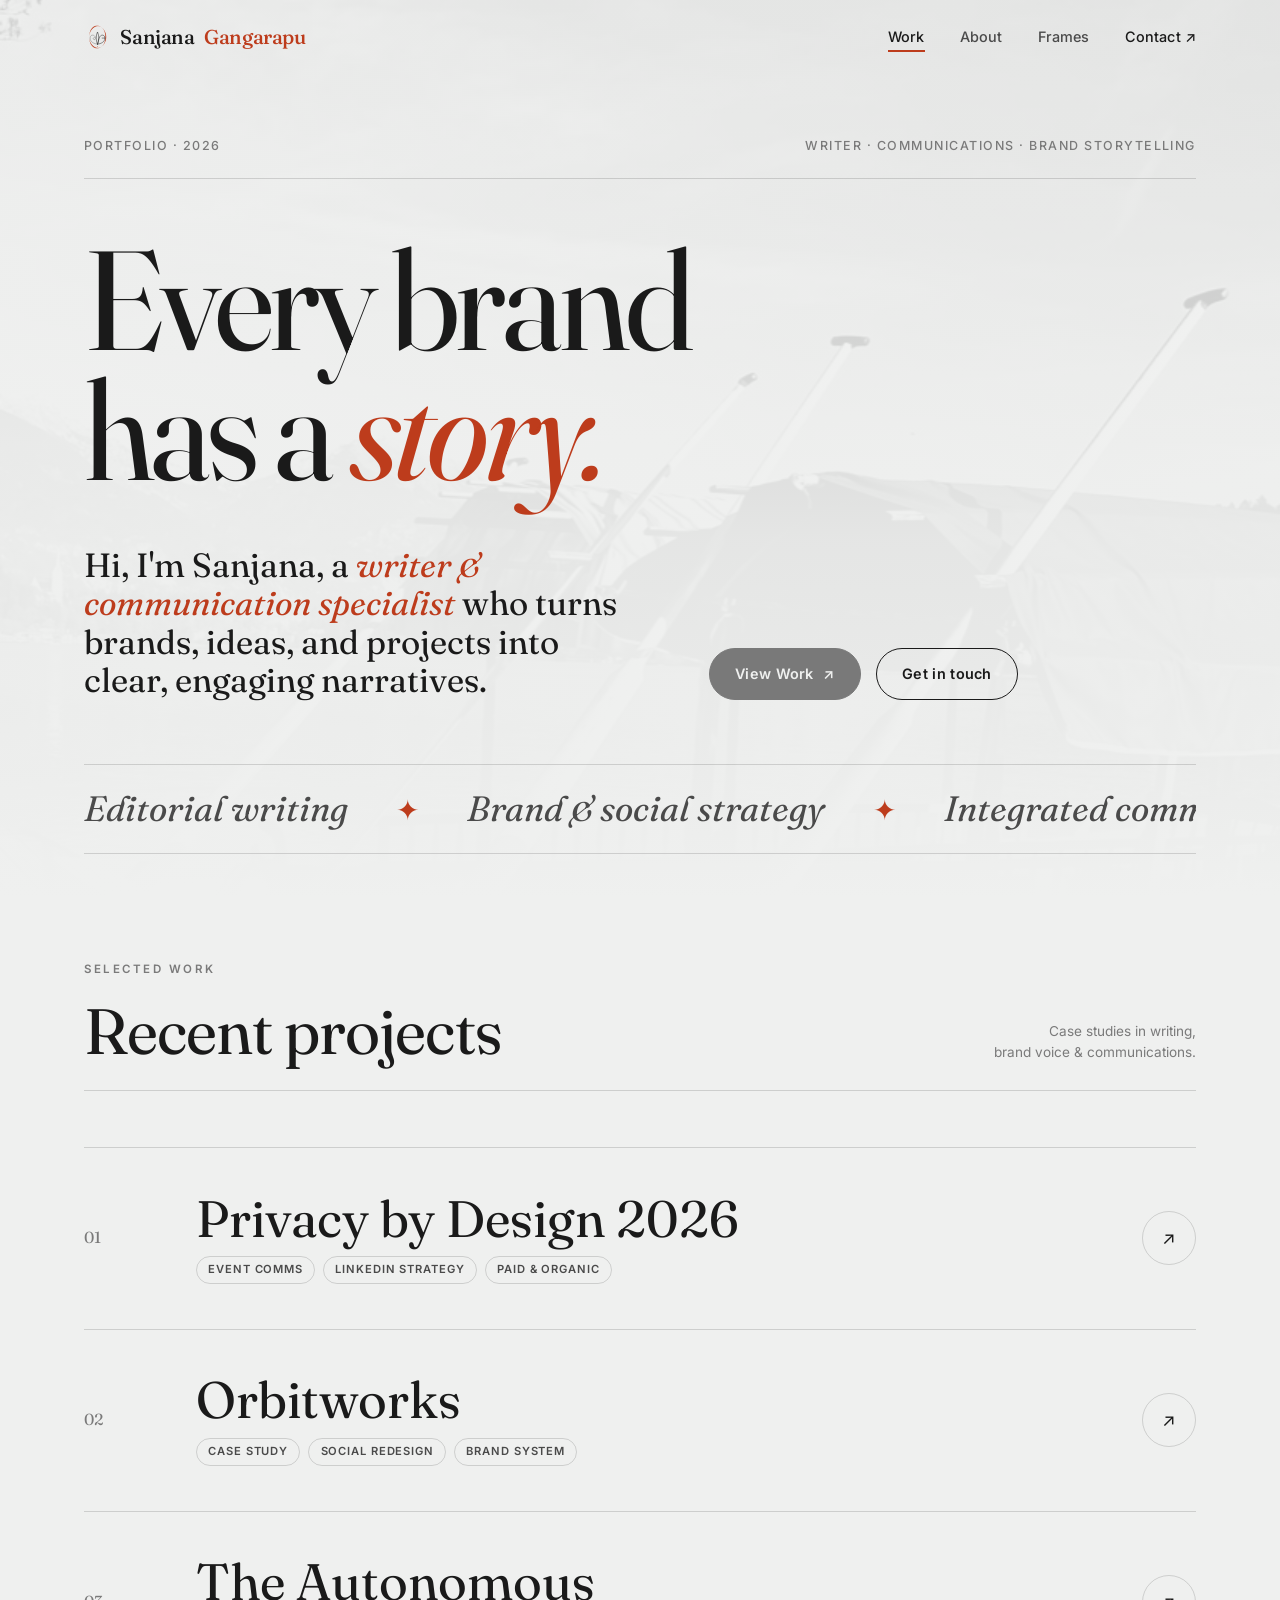
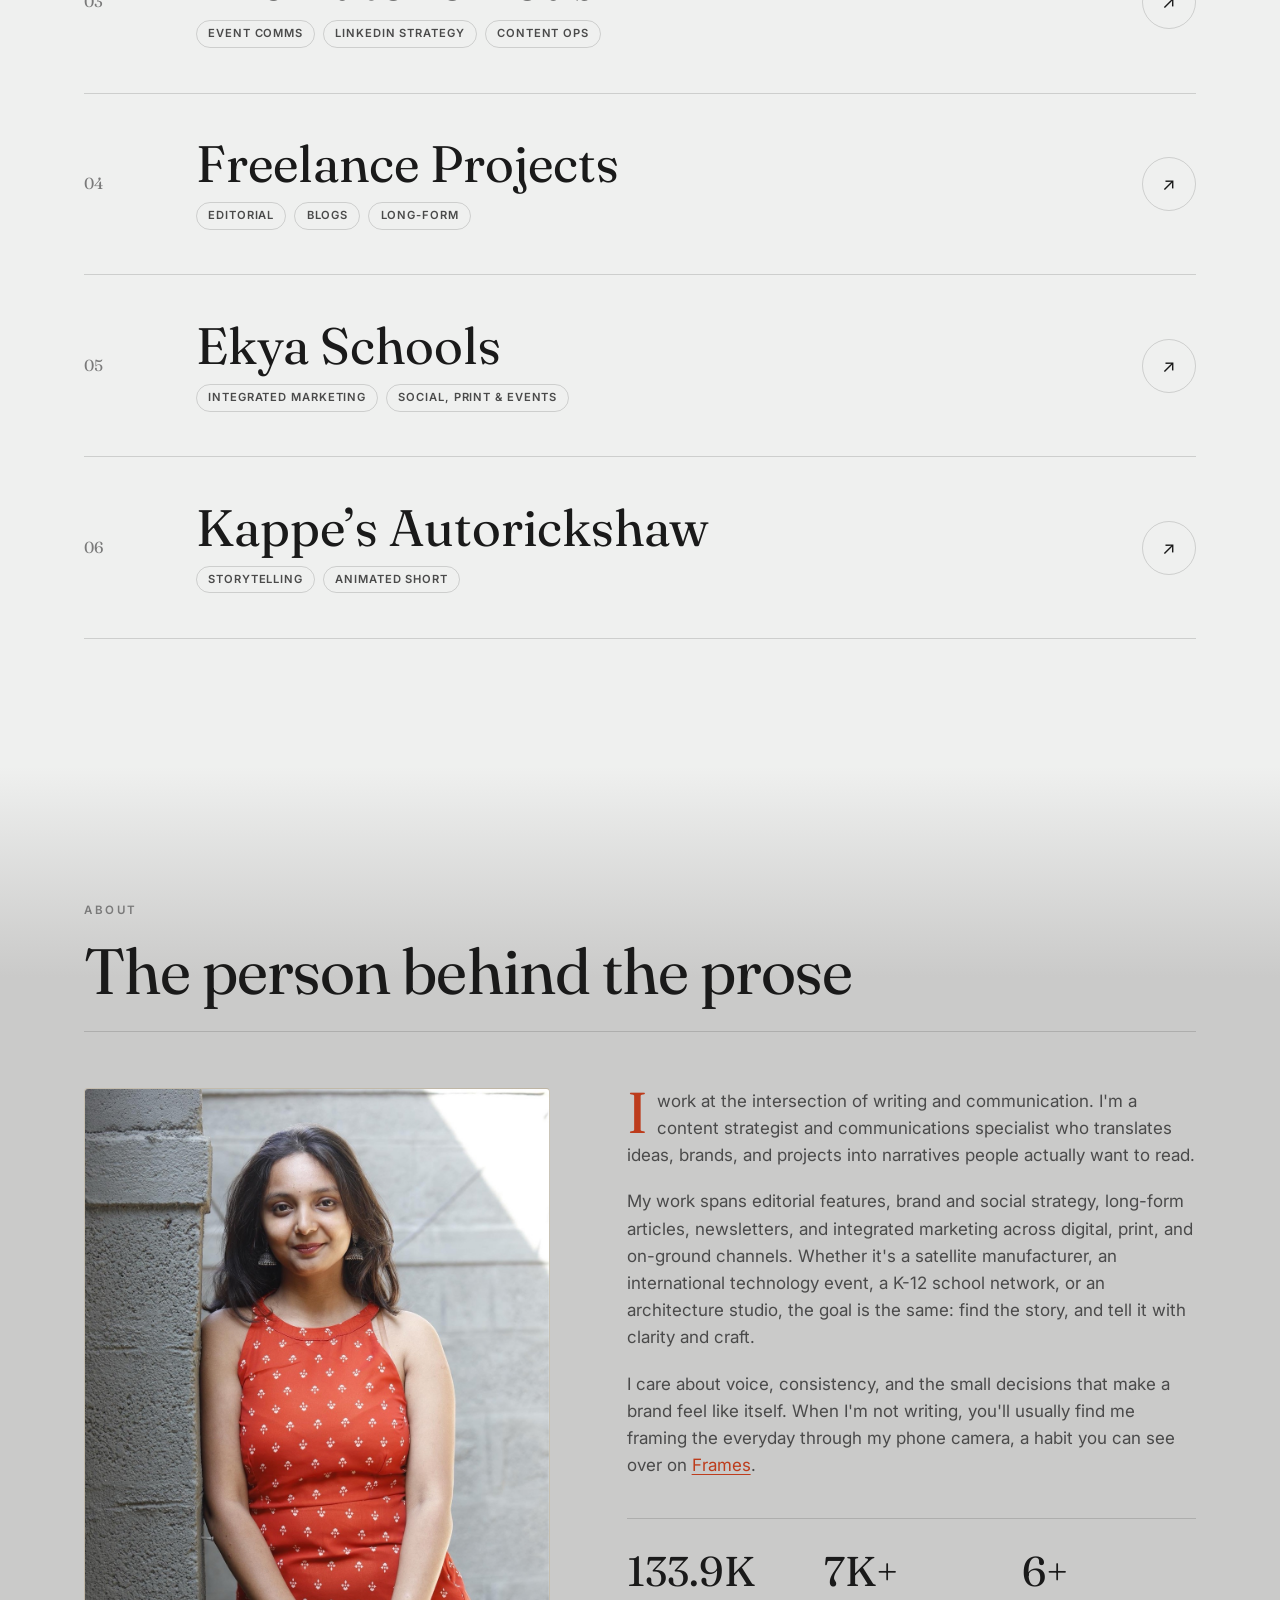
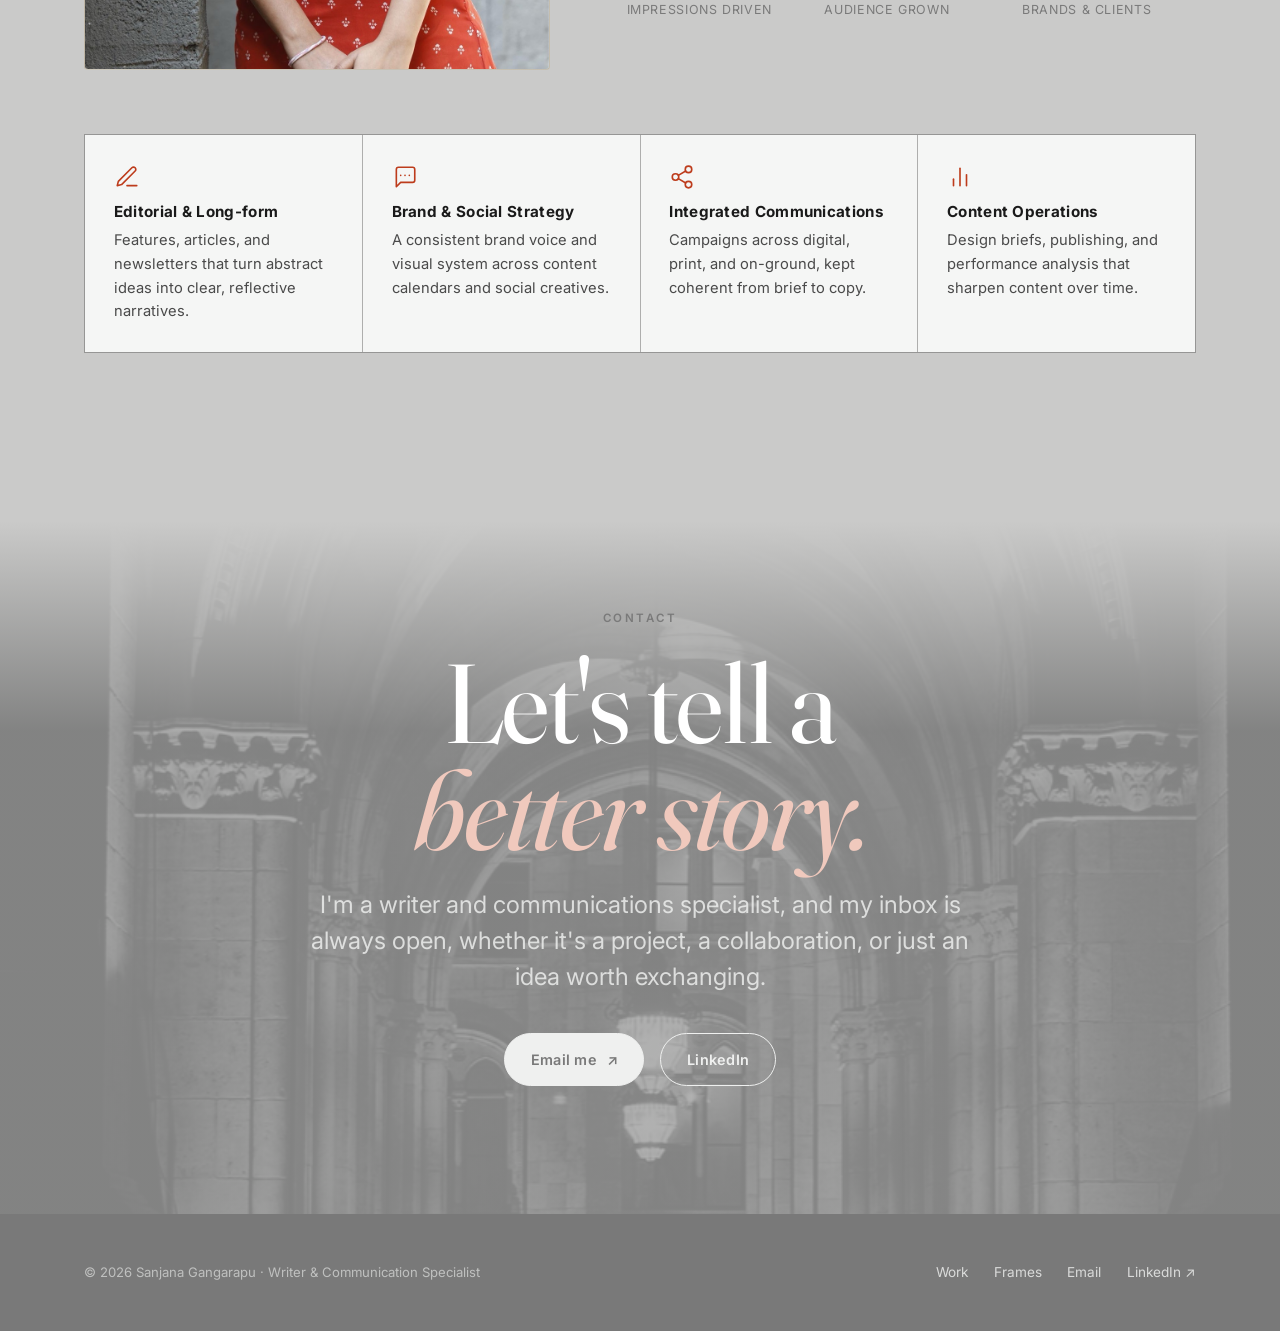
==== commit 79904a1a: "Add Kappe's Autorickshaw, an animated short New work page with the film, a six-still storyboard usin" ====
--- a/index.html
+++ b/index.html
@@ -129,6 +129,14 @@
           </span>
           <span class="go" aria-hidden="true">↗</span>
         </a>
+        <a class="work-item" href="work/kappes-autorickshaw.html" data-reveal>
+          <span class="num">06</span>
+          <span>
+            <span class="title">Kappe’s Autorickshaw</span>
+            <span class="tags"><span class="tag">Storytelling</span><span class="tag">Animated short</span></span>
+          </span>
+          <span class="go" aria-hidden="true">↗</span>
+        </a>
       </div>
     </section>
 
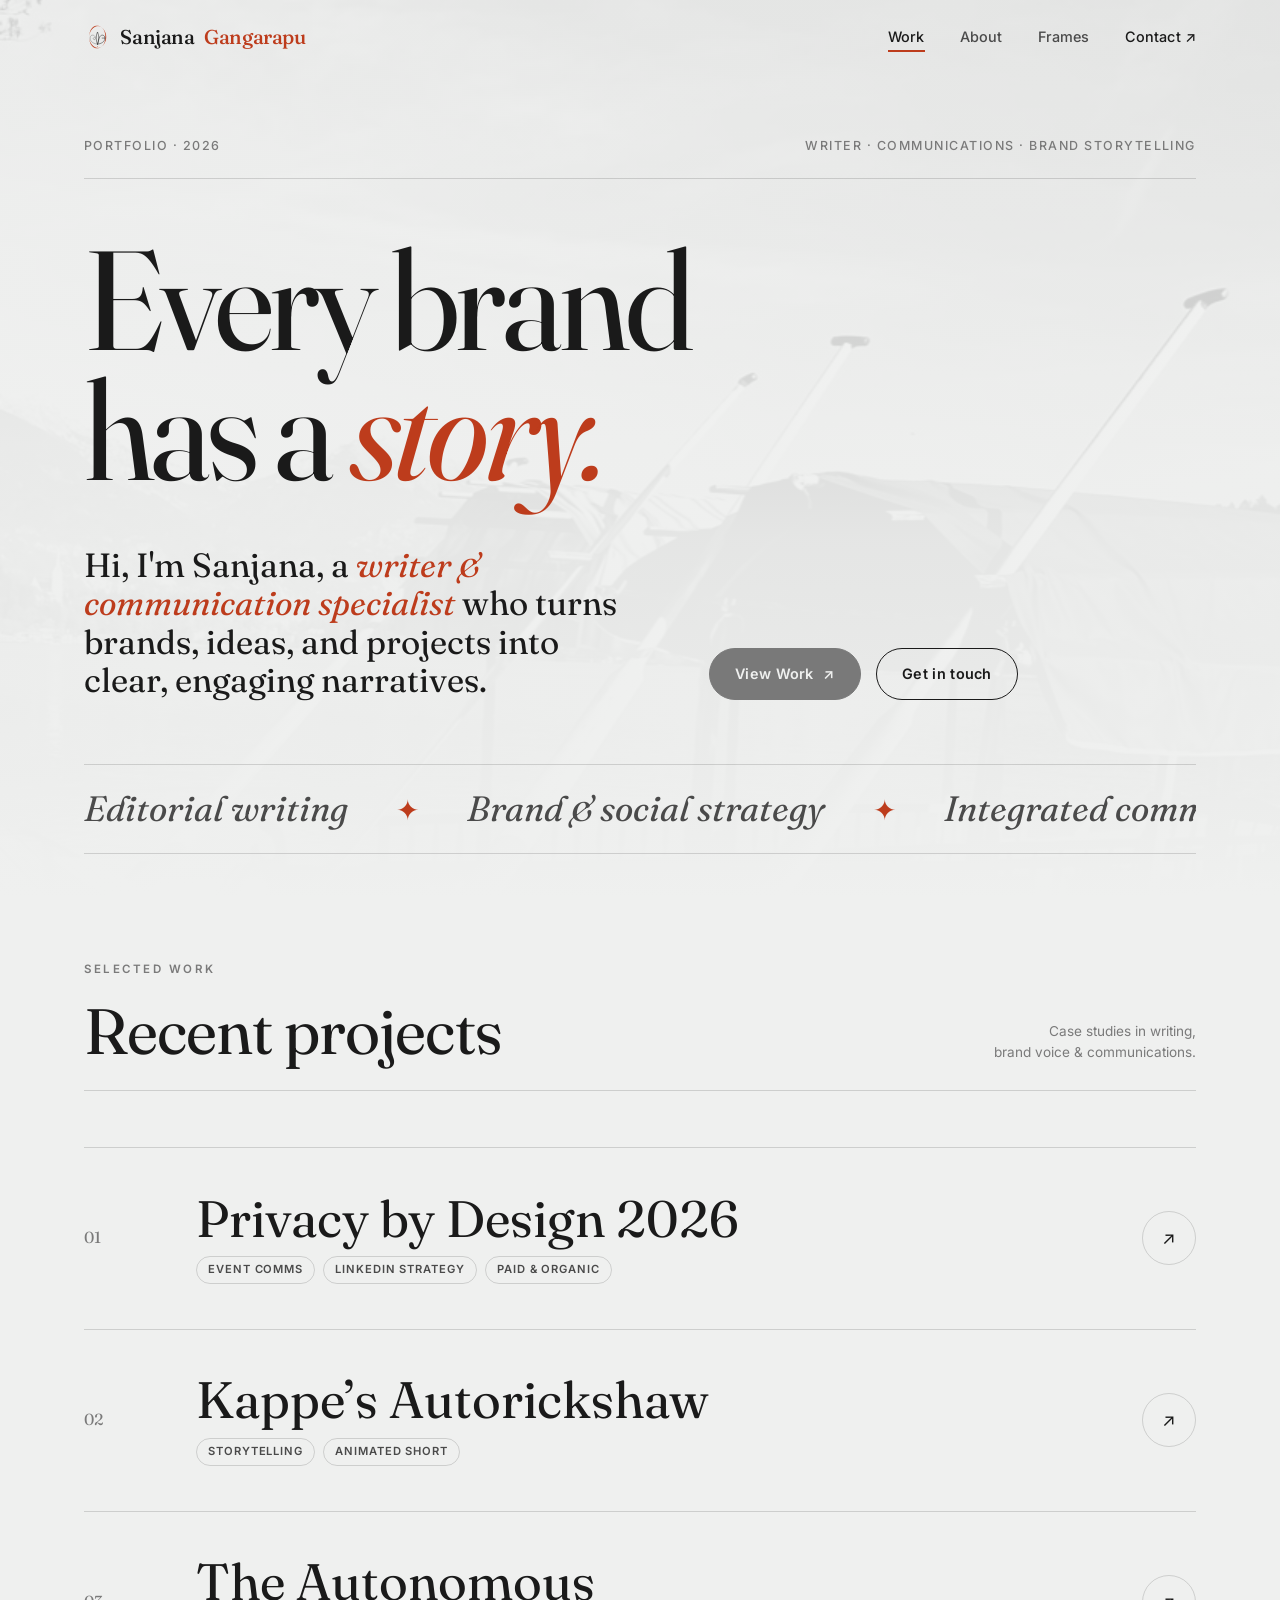
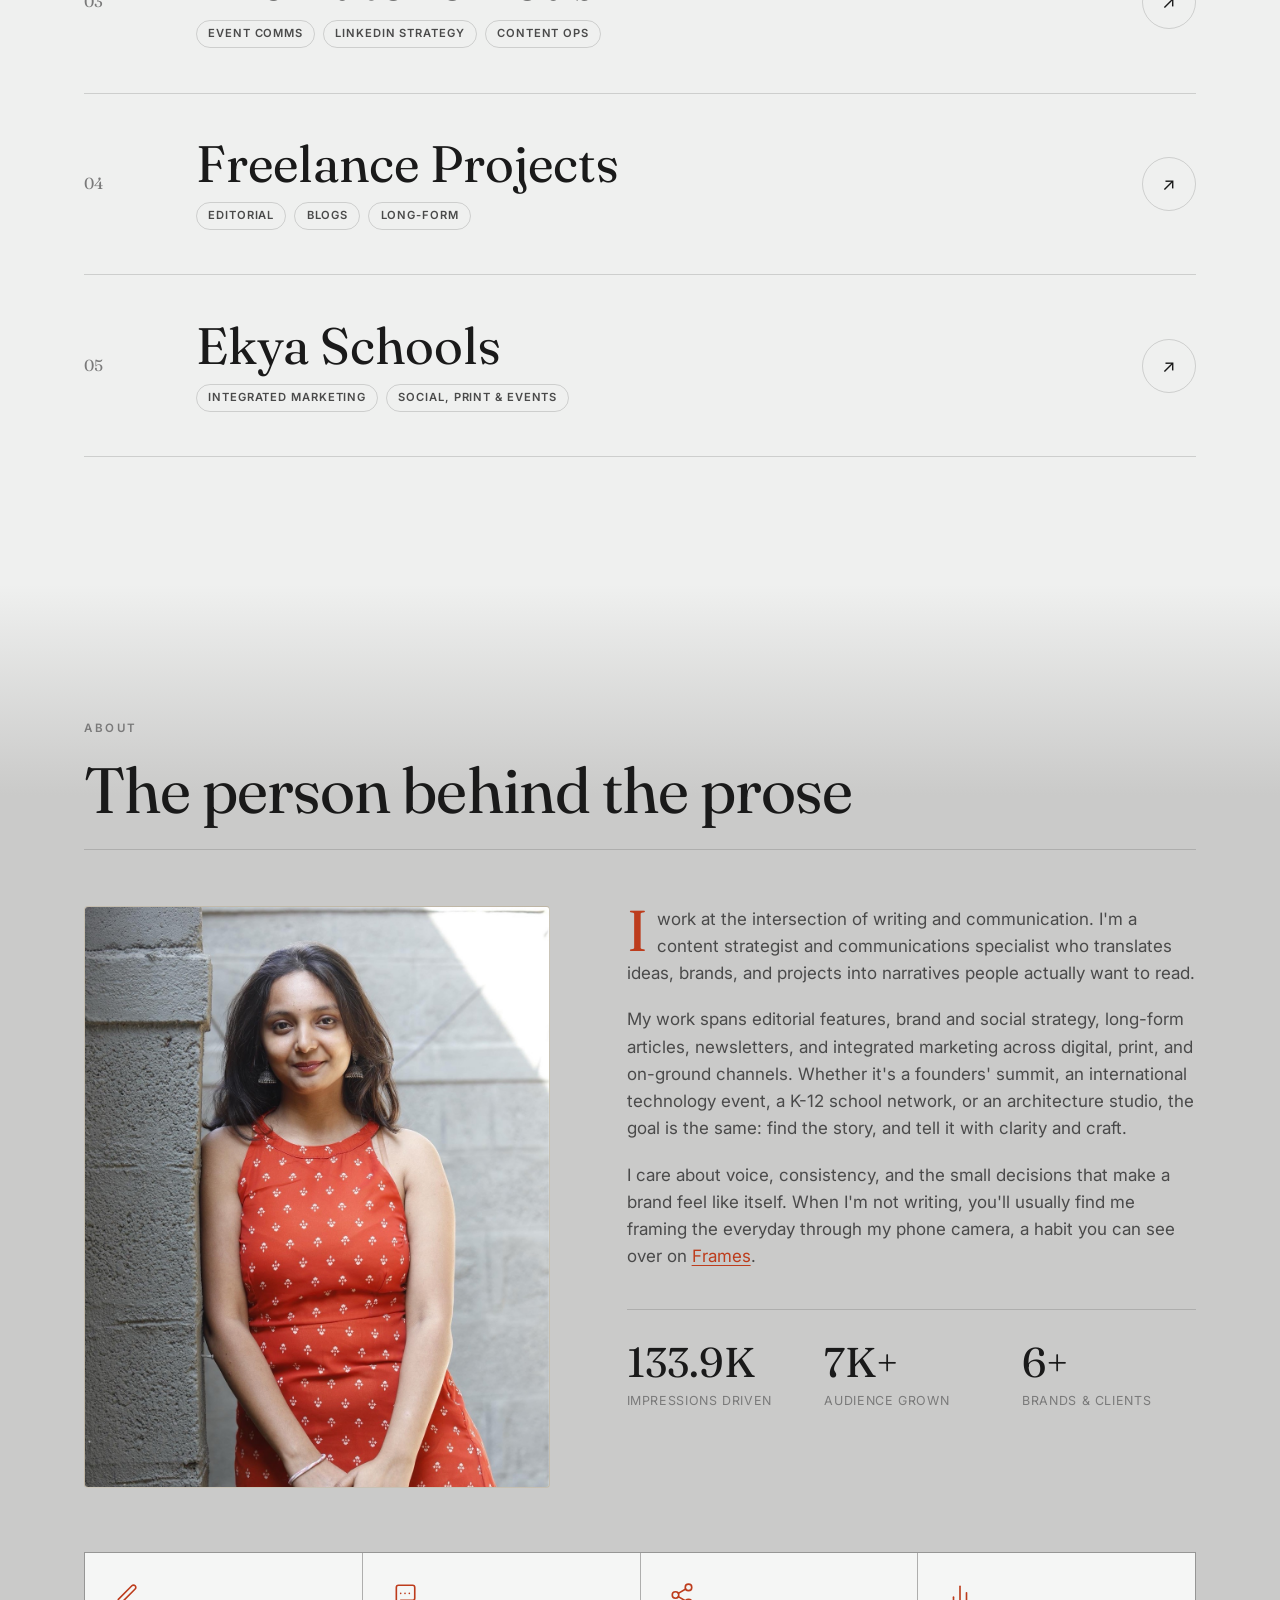
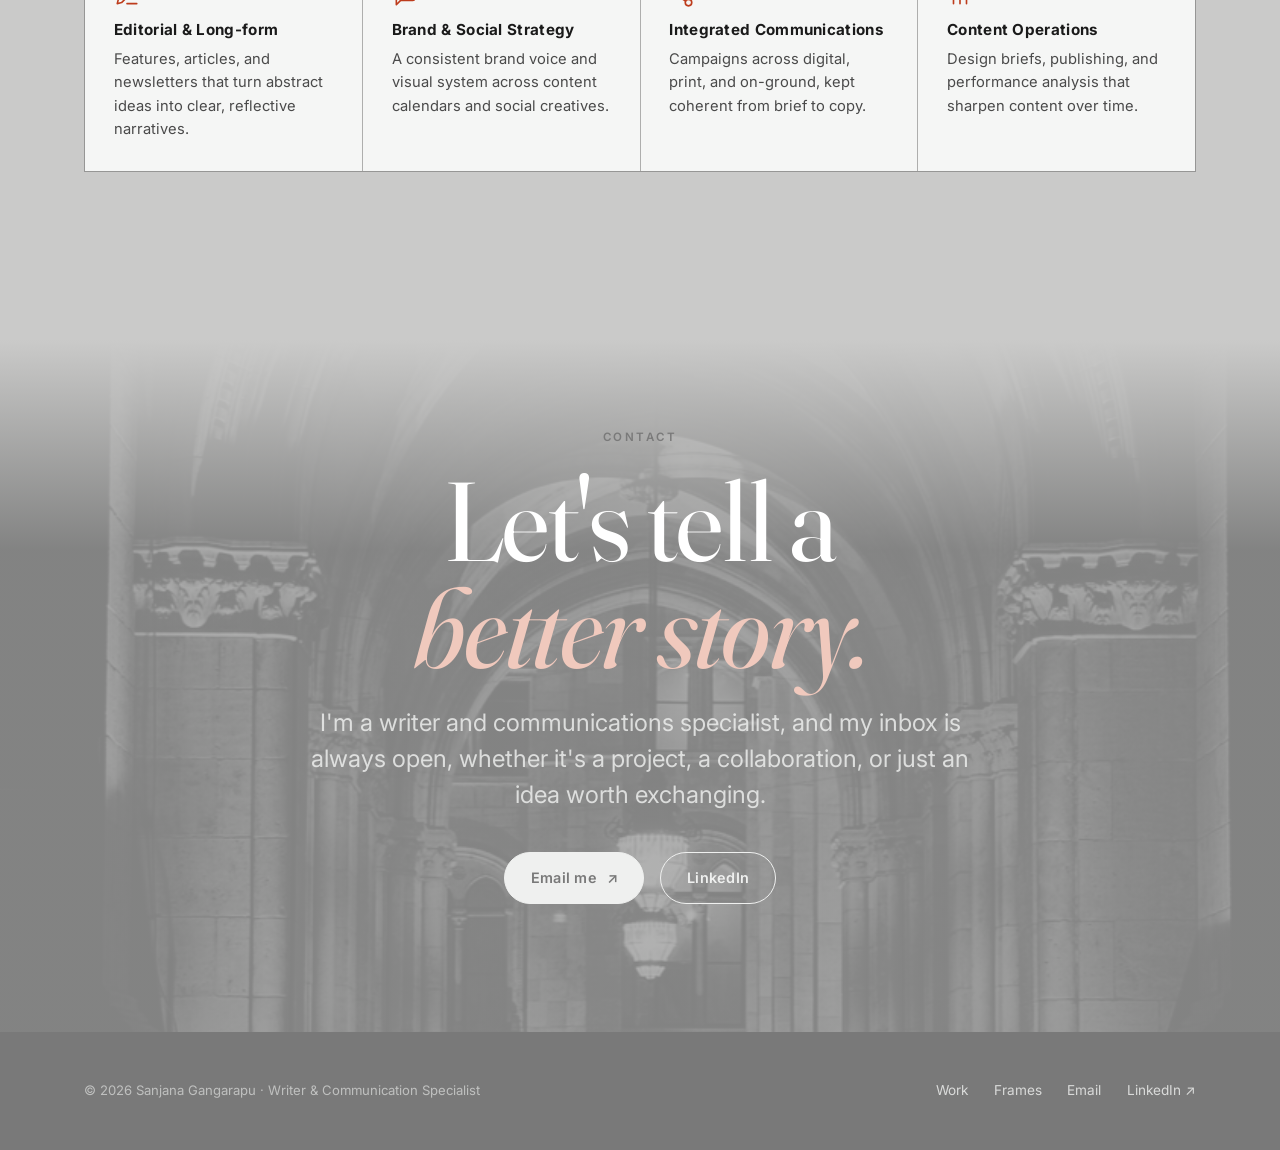
==== commit b435de76: "Kappe's Autorickshaw takes slot 02; Orbitworks hidden for now Credits the animation (made with Claud" ====
--- a/index.html
+++ b/index.html
@@ -94,6 +94,15 @@
           <span class="go" aria-hidden="true">↗</span>
         </a>
 
+        <a class="work-item" href="work/kappes-autorickshaw.html" data-reveal>
+          <span class="num">02</span>
+          <span>
+            <span class="title">Kappe’s Autorickshaw</span>
+            <span class="tags"><span class="tag">Storytelling</span><span class="tag">Animated short</span></span>
+          </span>
+          <span class="go" aria-hidden="true">↗</span>
+        </a>
+        <!-- Orbitworks hidden for now. To restore, uncomment and renumber.
         <a class="work-item" href="work/orbitworks.html" data-reveal>
           <span class="num">02</span>
           <span>
@@ -102,6 +111,7 @@
           </span>
           <span class="go" aria-hidden="true">↗</span>
         </a>
+        -->
 
         <a class="work-item" href="work/the-autonomous.html" data-reveal>
           <span class="num">03</span>
@@ -126,14 +136,6 @@
           <span>
             <span class="title">Ekya Schools</span>
             <span class="tags"><span class="tag">Integrated Marketing</span><span class="tag">Social, print &amp; events</span></span>
-          </span>
-          <span class="go" aria-hidden="true">↗</span>
-        </a>
-        <a class="work-item" href="work/kappes-autorickshaw.html" data-reveal>
-          <span class="num">06</span>
-          <span>
-            <span class="title">Kappe’s Autorickshaw</span>
-            <span class="tags"><span class="tag">Storytelling</span><span class="tag">Animated short</span></span>
           </span>
           <span class="go" aria-hidden="true">↗</span>
         </a>
@@ -163,7 +165,7 @@
             <p>
               My work spans editorial features, brand and social strategy, long-form articles,
               newsletters, and integrated marketing across digital, print, and on-ground channels.
-              Whether it's a satellite manufacturer, an international technology event, a K-12 school
+              Whether it's a founders' summit, an international technology event, a K-12 school
               network, or an architecture studio, the goal is the same: find the story, and tell it
               with clarity and craft.
             </p>
